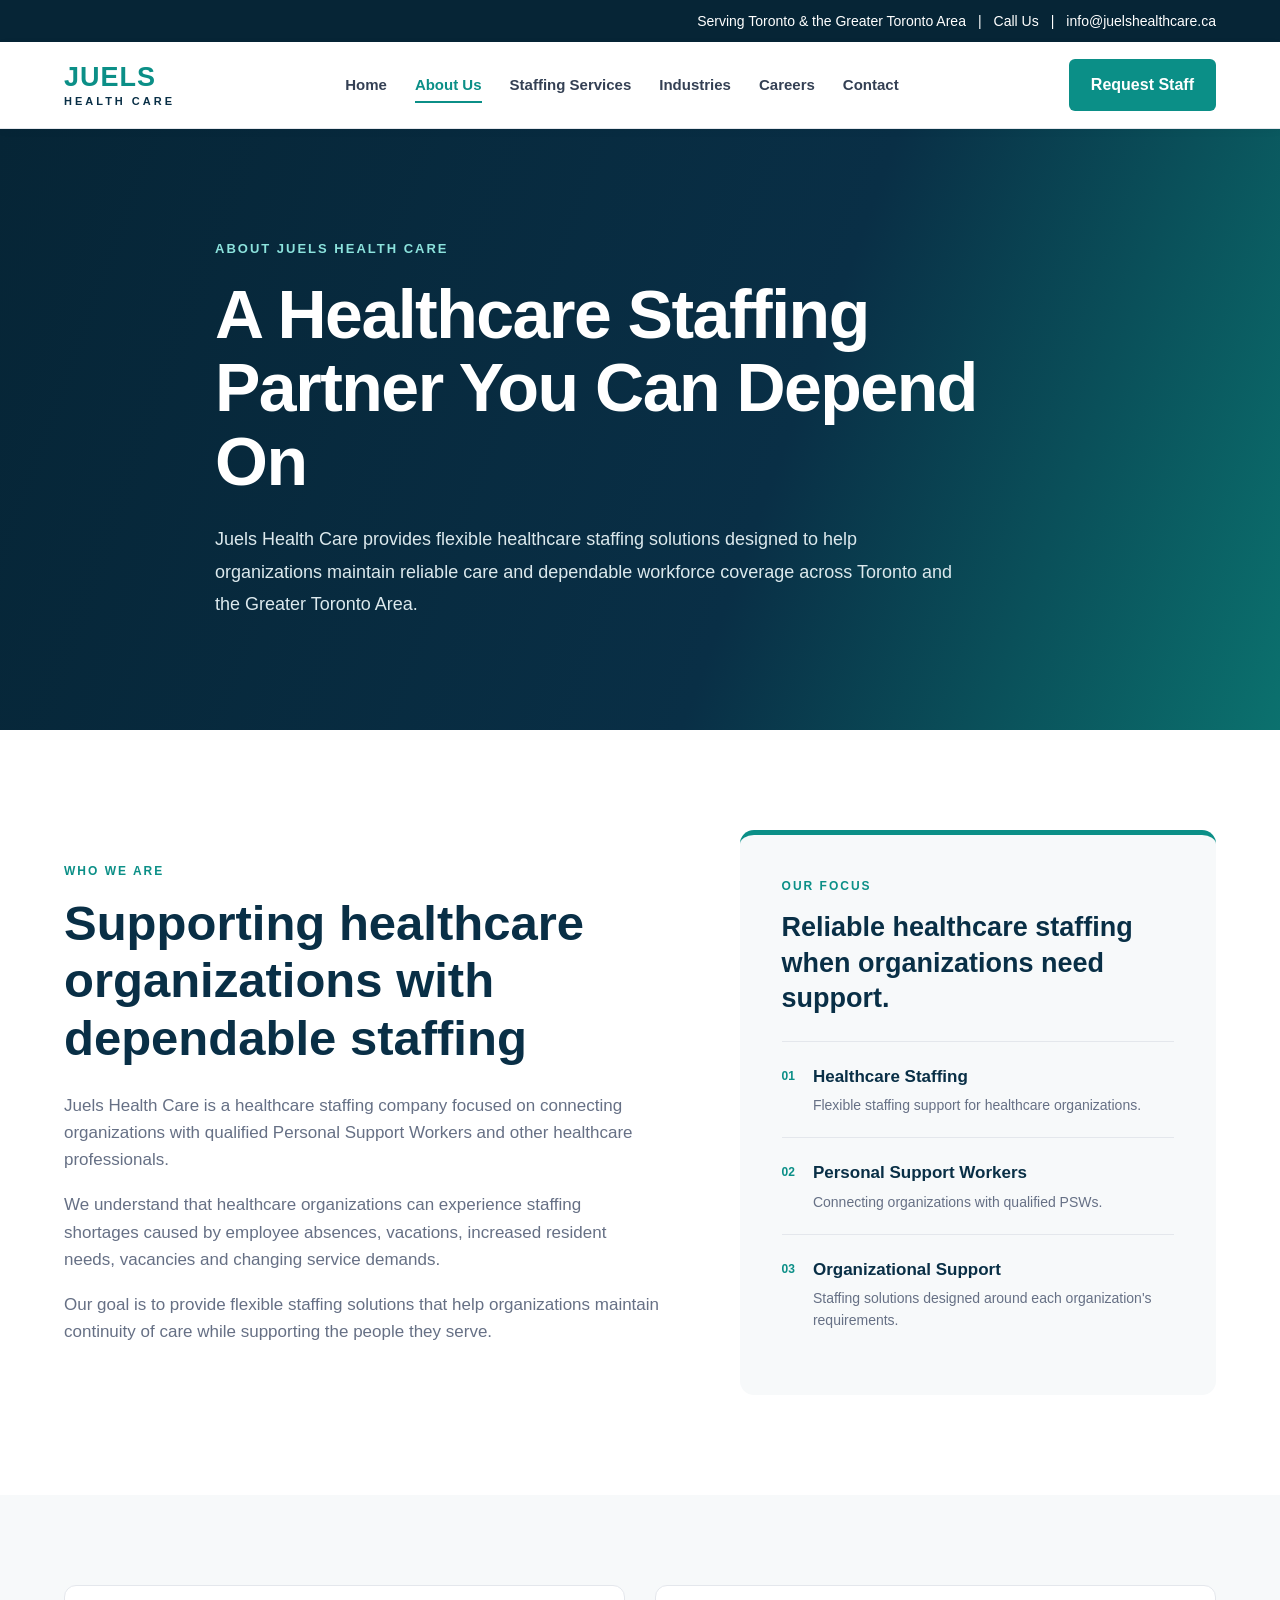
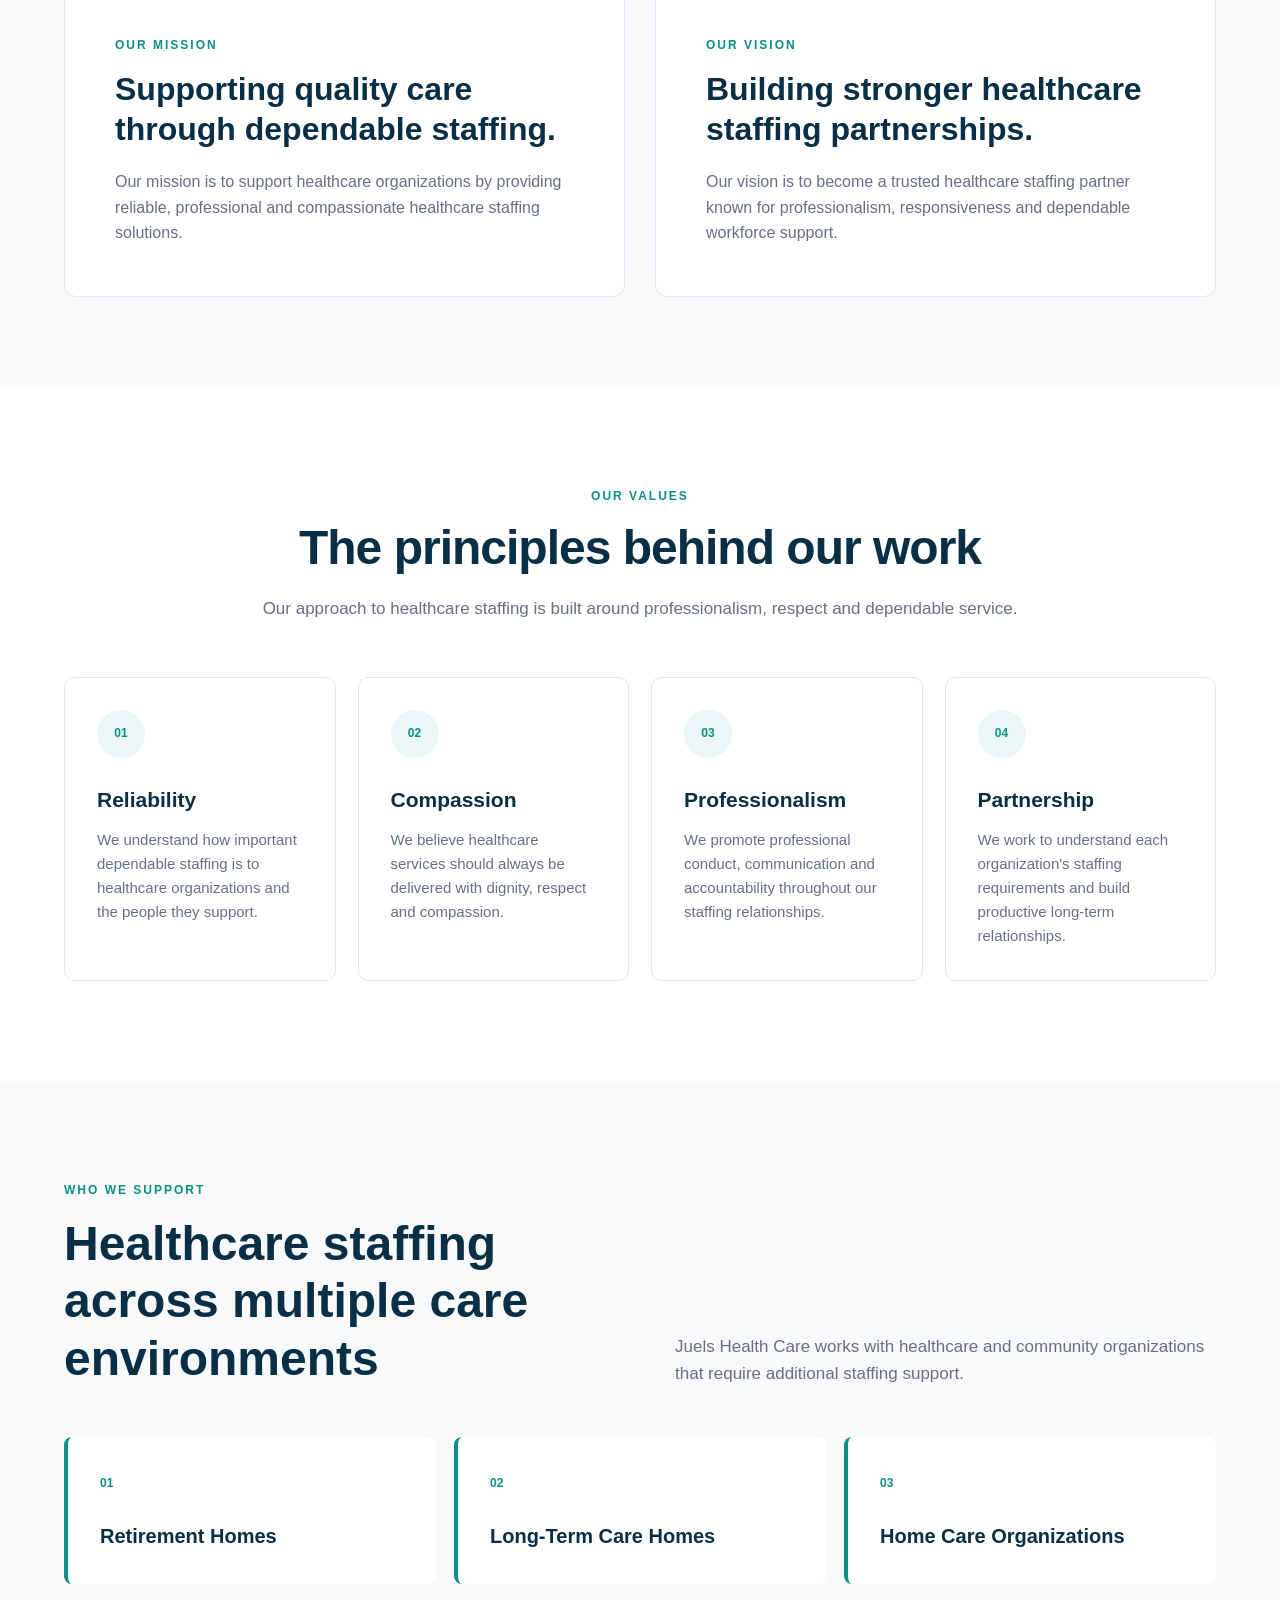
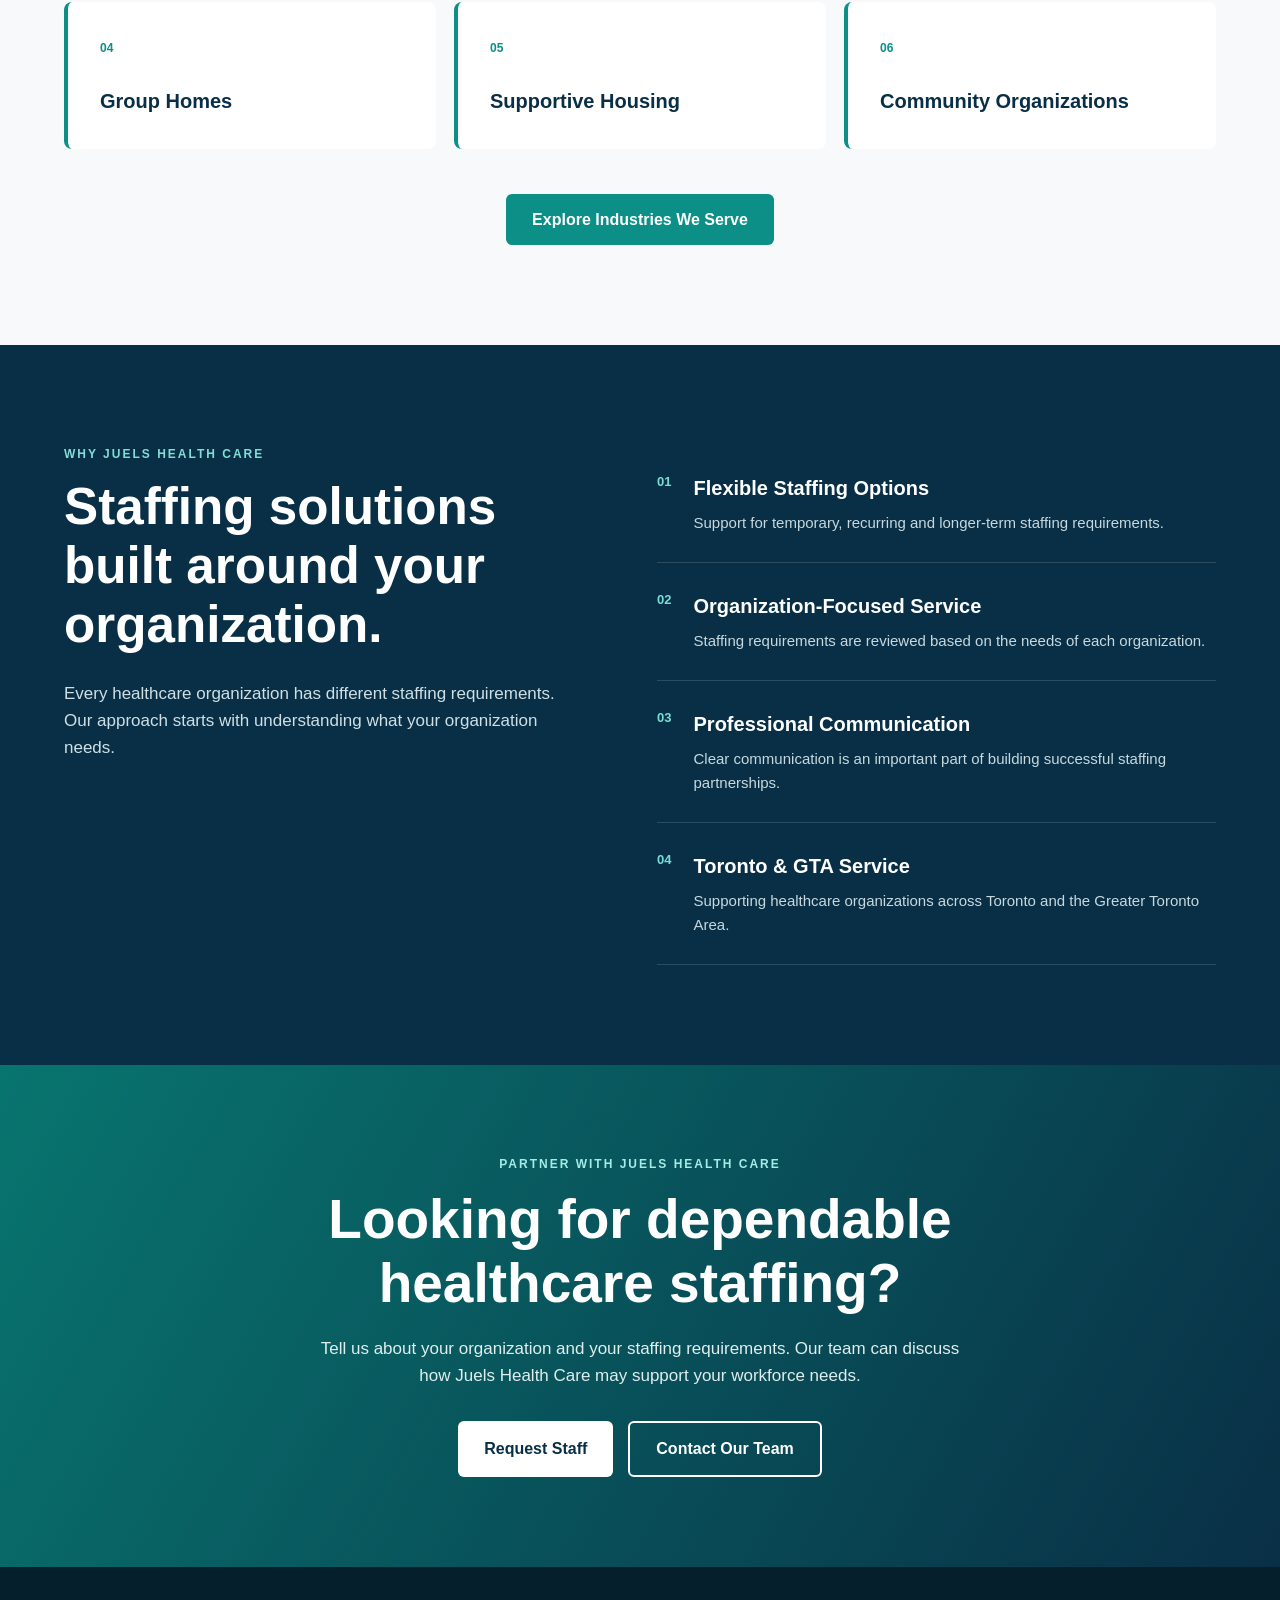
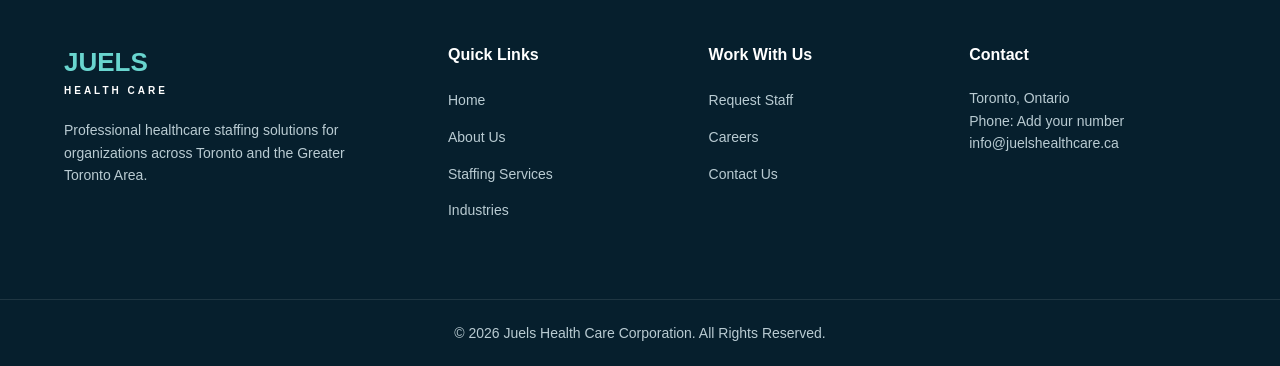
==== about.html @ 04c0bb13 "Upload Juels Health Care website files" ====
<!DOCTYPE html>
<html lang="en">

<head>

    <meta charset="UTF-8">

    <meta name="viewport"
          content="width=device-width, initial-scale=1.0">

    <!-- SEO TITLE -->
    <title>
        About Juels Health Care | PSW Staffing Agency Toronto
    </title>

    <!-- SEO DESCRIPTION -->
    <meta
        name="description"
        content="Learn about Juels Health Care, a healthcare staffing company providing Personal Support Workers and flexible staffing solutions to healthcare organizations across Toronto and the GTA."
    >

    <meta name="robots" content="index, follow">

    <!-- Change when domain is live -->
    <link
        rel="canonical"
        href="https://www.yourdomain.com/about.html"
    >

    <!-- CSS -->
    <link
        rel="stylesheet"
        href="css/style.css"
    >

</head>


<body>


<!-- =====================================================
     TOP BAR
===================================================== -->

<div class="top-bar">

    <div class="container top-bar-container">

        <div class="top-contact">

            <span>
                Serving Toronto & the Greater Toronto Area
            </span>

            <span>|</span>

            <a href="tel:+10000000000">
                Call Us
            </a>

            <span>|</span>

            <a href="mailto:info@juelshealthcare.ca">
                info@juelshealthcare.ca
            </a>

        </div>

    </div>

</div>



<!-- =====================================================
     NAVIGATION
===================================================== -->

<header class="main-header">

    <div class="container">

        <nav class="navbar">


            <!-- LOGO -->

            <a
                href="index.html"
                class="logo"
            >

                <div class="logo-text">

                    <span class="logo-main">
                        JUELS
                    </span>

                    <span class="logo-sub">
                        HEALTH CARE
                    </span>

                </div>

            </a>



            <!-- MOBILE MENU -->

            <button
                class="menu-toggle"
                id="menuToggle"
                aria-label="Open navigation menu"
            >
                ☰
            </button>



            <!-- NAVIGATION -->

            <ul
                class="nav-links"
                id="navLinks"
            >

                <li>
                    <a href="index.html">
                        Home
                    </a>
                </li>

                <li>
                    <a
                        href="about.html"
                        class="active"
                    >
                        About Us
                    </a>
                </li>

                <li>
                    <a href="services.html">
                        Staffing Services
                    </a>
                </li>

                <li>
                    <a href="industries.html">
                        Industries
                    </a>
                </li>

                <li>
                    <a href="careers.html">
                        Careers
                    </a>
                </li>

                <li>
                    <a href="contact.html">
                        Contact
                    </a>
                </li>

            </ul>



            <a
                href="request-staff.html"
                class="nav-cta"
            >
                Request Staff
            </a>

        </nav>

    </div>

</header>



<main>


<!-- =====================================================
     ABOUT HERO
===================================================== -->

<section class="page-hero">

    <div class="container page-hero-content">

        <p class="eyebrow">
            ABOUT JUELS HEALTH CARE
        </p>

        <h1>
            A Healthcare Staffing Partner
            You Can Depend On
        </h1>

        <p>

            Juels Health Care provides flexible healthcare
            staffing solutions designed to help organizations
            maintain reliable care and dependable workforce
            coverage across Toronto and the Greater Toronto Area.

        </p>

    </div>

</section>



<!-- =====================================================
     WHO WE ARE
===================================================== -->

<section class="about-main-section">

    <div class="container about-main-grid">


        <!-- LEFT -->

        <div class="about-content">

            <p class="section-label">
                WHO WE ARE
            </p>

            <h2>
                Supporting healthcare organizations
                with dependable staffing
            </h2>

            <p>

                Juels Health Care is a healthcare staffing
                company focused on connecting organizations
                with qualified Personal Support Workers and
                other healthcare professionals.

            </p>

            <p>

                We understand that healthcare organizations
                can experience staffing shortages caused by
                employee absences, vacations, increased
                resident needs, vacancies and changing
                service demands.

            </p>

            <p>

                Our goal is to provide flexible staffing
                solutions that help organizations maintain
                continuity of care while supporting the
                people they serve.

            </p>

        </div>



        <!-- RIGHT -->

        <div class="about-highlight-box">

            <p class="section-label">
                OUR FOCUS
            </p>

            <h3>
                Reliable healthcare staffing
                when organizations need support.
            </h3>

            <div class="about-highlight-item">

                <span>01</span>

                <div>

                    <h4>
                        Healthcare Staffing
                    </h4>

                    <p>
                        Flexible staffing support for
                        healthcare organizations.
                    </p>

                </div>

            </div>


            <div class="about-highlight-item">

                <span>02</span>

                <div>

                    <h4>
                        Personal Support Workers
                    </h4>

                    <p>
                        Connecting organizations with
                        qualified PSWs.
                    </p>

                </div>

            </div>


            <div class="about-highlight-item">

                <span>03</span>

                <div>

                    <h4>
                        Organizational Support
                    </h4>

                    <p>
                        Staffing solutions designed around
                        each organization's requirements.
                    </p>

                </div>

            </div>

        </div>


    </div>

</section>



<!-- =====================================================
     MISSION & VISION
===================================================== -->

<section class="mission-section">

    <div class="container mission-grid">


        <article class="mission-card">

            <p class="section-label">
                OUR MISSION
            </p>

            <h2>
                Supporting quality care through
                dependable staffing.
            </h2>

            <p>

                Our mission is to support healthcare
                organizations by providing reliable,
                professional and compassionate healthcare
                staffing solutions.

            </p>

        </article>



        <article class="mission-card">

            <p class="section-label">
                OUR VISION
            </p>

            <h2>
                Building stronger healthcare
                staffing partnerships.
            </h2>

            <p>

                Our vision is to become a trusted healthcare
                staffing partner known for professionalism,
                responsiveness and dependable workforce
                support.

            </p>

        </article>


    </div>

</section>



<!-- =====================================================
     VALUES
===================================================== -->

<section class="values-section">

    <div class="container">


        <div class="section-header-centered">

            <p class="section-label">
                OUR VALUES
            </p>

            <h2>
                The principles behind our work
            </h2>

            <p>

                Our approach to healthcare staffing is built
                around professionalism, respect and dependable
                service.

            </p>

        </div>



        <div class="values-grid">


            <article class="value-card">

                <div class="value-icon">
                    01
                </div>

                <h3>
                    Reliability
                </h3>

                <p>

                    We understand how important dependable
                    staffing is to healthcare organizations
                    and the people they support.

                </p>

            </article>



            <article class="value-card">

                <div class="value-icon">
                    02
                </div>

                <h3>
                    Compassion
                </h3>

                <p>

                    We believe healthcare services should
                    always be delivered with dignity,
                    respect and compassion.

                </p>

            </article>



            <article class="value-card">

                <div class="value-icon">
                    03
                </div>

                <h3>
                    Professionalism
                </h3>

                <p>

                    We promote professional conduct,
                    communication and accountability
                    throughout our staffing relationships.

                </p>

            </article>



            <article class="value-card">

                <div class="value-icon">
                    04
                </div>

                <h3>
                    Partnership
                </h3>

                <p>

                    We work to understand each organization's
                    staffing requirements and build productive
                    long-term relationships.

                </p>

            </article>


        </div>

    </div>

</section>



<!-- =====================================================
     WHO WE SUPPORT
===================================================== -->

<section class="about-industries-section">

    <div class="container">


        <div class="about-industries-heading">

            <div>

                <p class="section-label">
                    WHO WE SUPPORT
                </p>

                <h2>
                    Healthcare staffing across
                    multiple care environments
                </h2>

            </div>


            <div>

                <p>

                    Juels Health Care works with healthcare
                    and community organizations that require
                    additional staffing support.

                </p>

            </div>

        </div>



        <div class="about-industry-grid">


            <div class="about-industry-card">

                <span>
                    01
                </span>

                <h3>
                    Retirement Homes
                </h3>

            </div>


            <div class="about-industry-card">

                <span>
                    02
                </span>

                <h3>
                    Long-Term Care Homes
                </h3>

            </div>


            <div class="about-industry-card">

                <span>
                    03
                </span>

                <h3>
                    Home Care Organizations
                </h3>

            </div>


            <div class="about-industry-card">

                <span>
                    04
                </span>

                <h3>
                    Group Homes
                </h3>

            </div>


            <div class="about-industry-card">

                <span>
                    05
                </span>

                <h3>
                    Supportive Housing
                </h3>

            </div>


            <div class="about-industry-card">

                <span>
                    06
                </span>

                <h3>
                    Community Organizations
                </h3>

            </div>


        </div>


        <div class="center-button">

            <a
                href="industries.html"
                class="btn btn-primary"
            >
                Explore Industries We Serve
            </a>

        </div>


    </div>

</section>



<!-- =====================================================
     WHY CHOOSE US
===================================================== -->

<section class="why-us-section">

    <div class="container why-us-grid">


        <div class="why-us-title">

            <p class="section-label light-label">
                WHY JUELS HEALTH CARE
            </p>

            <h2>
                Staffing solutions built
                around your organization.
            </h2>

            <p>

                Every healthcare organization has different
                staffing requirements. Our approach starts
                with understanding what your organization
                needs.

            </p>

        </div>



        <div class="why-us-list">


            <div class="why-us-item">

                <div class="why-number">
                    01
                </div>

                <div>

                    <h3>
                        Flexible Staffing Options
                    </h3>

                    <p>

                        Support for temporary, recurring
                        and longer-term staffing requirements.

                    </p>

                </div>

            </div>



            <div class="why-us-item">

                <div class="why-number">
                    02
                </div>

                <div>

                    <h3>
                        Organization-Focused Service
                    </h3>

                    <p>

                        Staffing requirements are reviewed
                        based on the needs of each organization.

                    </p>

                </div>

            </div>



            <div class="why-us-item">

                <div class="why-number">
                    03
                </div>

                <div>

                    <h3>
                        Professional Communication
                    </h3>

                    <p>

                        Clear communication is an important
                        part of building successful staffing
                        partnerships.

                    </p>

                </div>

            </div>



            <div class="why-us-item">

                <div class="why-number">
                    04
                </div>

                <div>

                    <h3>
                        Toronto & GTA Service
                    </h3>

                    <p>

                        Supporting healthcare organizations
                        across Toronto and the Greater
                        Toronto Area.

                    </p>

                </div>

            </div>


        </div>


    </div>

</section>



<!-- =====================================================
     CTA
===================================================== -->

<section class="final-cta">

    <div class="container final-cta-content">

        <p class="cta-small">
            PARTNER WITH JUELS HEALTH CARE
        </p>

        <h2>
            Looking for dependable
            healthcare staffing?
        </h2>

        <p>

            Tell us about your organization and your
            staffing requirements. Our team can discuss
            how Juels Health Care may support your
            workforce needs.

        </p>

        <div class="cta-buttons">

            <a
                href="request-staff.html"
                class="btn btn-white"
            >
                Request Staff
            </a>

            <a
                href="contact.html"
                class="btn btn-transparent"
            >
                Contact Our Team
            </a>

        </div>

    </div>

</section>


</main>



<!-- =====================================================
     FOOTER
===================================================== -->

<footer class="footer">

    <div class="container footer-grid">


        <div class="footer-company">

            <div class="footer-logo">

                JUELS

                <span>
                    HEALTH CARE
                </span>

            </div>

            <p>

                Professional healthcare staffing solutions
                for organizations across Toronto and the
                Greater Toronto Area.

            </p>

        </div>



        <div>

            <h3>
                Quick Links
            </h3>

            <ul>

                <li>
                    <a href="index.html">
                        Home
                    </a>
                </li>

                <li>
                    <a href="about.html">
                        About Us
                    </a>
                </li>

                <li>
                    <a href="services.html">
                        Staffing Services
                    </a>
                </li>

                <li>
                    <a href="industries.html">
                        Industries
                    </a>
                </li>

            </ul>

        </div>



        <div>

            <h3>
                Work With Us
            </h3>

            <ul>

                <li>
                    <a href="request-staff.html">
                        Request Staff
                    </a>
                </li>

                <li>
                    <a href="careers.html">
                        Careers
                    </a>
                </li>

                <li>
                    <a href="contact.html">
                        Contact Us
                    </a>
                </li>

            </ul>

        </div>



        <div>

            <h3>
                Contact
            </h3>

            <p>
                Toronto, Ontario
            </p>

            <p>
                <a href="tel:+10000000000">
                    Phone: Add your number
                </a>
            </p>

            <p>
                <a href="mailto:info@juelshealthcare.ca">
                    info@juelshealthcare.ca
                </a>
            </p>

        </div>


    </div>



    <div class="footer-bottom">

        <div class="container">

            <p>
                © 2026 Juels Health Care Corporation.
                All Rights Reserved.
            </p>

        </div>

    </div>

</footer>


<script src="js/script.js"></script>


</body>

</html>
---- css/style.css ----
/* =========================================================
   JUELS HEALTH CARE
   MAIN WEBSITE STYLES
========================================================= */


/* =========================================================
   1. RESET
========================================================= */

* {
    margin: 0;
    padding: 0;
    box-sizing: border-box;
}

html {
    scroll-behavior: smooth;
}

body {
    font-family: Arial, Helvetica, sans-serif;
    color: #1d2939;
    background-color: #ffffff;
    line-height: 1.6;
}

img {
    max-width: 100%;
    display: block;
}

a {
    text-decoration: none;
    color: inherit;
}

ul {
    list-style: none;
}

button {
    font-family: inherit;
}


/* =========================================================
   2. WEBSITE CONTAINER
========================================================= */

.container {
    width: 90%;
    max-width: 1200px;
    margin: 0 auto;
}


/* =========================================================
   3. COLOURS
========================================================= */

:root {
    --navy: #092f46;
    --dark-navy: #062536;
    --teal: #0b8f87;
    --teal-dark: #08756f;
    --light-teal: #eaf7f6;
    --light-blue: #eef6f8;
    --white: #ffffff;
    --gray: #667085;
    --light-gray: #f7f9fa;
    --border: #e4e7ec;
}


/* =========================================================
   4. TOP BAR
========================================================= */

.top-bar {
    background-color: var(--dark-navy);
    color: white;
    font-size: 14px;
}

.top-bar-container {
    min-height: 42px;
    display: flex;
    align-items: center;
    justify-content: flex-end;
}

.top-contact {
    display: flex;
    gap: 12px;
    align-items: center;
}

.top-contact a {
    color: white;
    transition: 0.3s ease;
}

.top-contact a:hover {
    color: #70d9d2;
}


/* =========================================================
   5. HEADER
========================================================= */

.main-header {
    background-color: white;
    border-bottom: 1px solid var(--border);
    position: sticky;
    top: 0;
    z-index: 1000;
    box-shadow: 0 2px 10px rgba(0, 0, 0, 0.03);
}

.navbar {
    min-height: 86px;
    display: flex;
    align-items: center;
    justify-content: space-between;
    gap: 25px;
}


/* =========================================================
   6. LOGO
========================================================= */

.logo {
    display: flex;
    align-items: center;
}

.logo-text {
    display: flex;
    flex-direction: column;
    line-height: 1;
}

.logo-main {
    font-size: 27px;
    font-weight: 800;
    letter-spacing: 1px;
    color: var(--teal);
}

.logo-sub {
    margin-top: 5px;
    font-size: 11px;
    font-weight: bold;
    letter-spacing: 3px;
    color: var(--navy);
}


/* =========================================================
   7. NAVIGATION
========================================================= */

.nav-links {
    display: flex;
    align-items: center;
    gap: 28px;
}

.nav-links a {
    color: #344054;
    font-size: 15px;
    font-weight: 600;
    position: relative;
    transition: 0.3s ease;
}

.nav-links a:hover {
    color: var(--teal);
}

.nav-links a.active {
    color: var(--teal);
}

.nav-links a.active::after {
    content: "";
    position: absolute;
    left: 0;
    bottom: -10px;
    width: 100%;
    height: 2px;
    background-color: var(--teal);
}

.nav-cta {
    background-color: var(--teal);
    color: white;
    padding: 13px 22px;
    border-radius: 6px;
    font-weight: 700;
    white-space: nowrap;
    transition: 0.3s ease;
}

.nav-cta:hover {
    background-color: var(--teal-dark);
    transform: translateY(-1px);
}

.menu-toggle {
    display: none;
    border: none;
    background: transparent;
    color: var(--navy);
    font-size: 29px;
    cursor: pointer;
}


/* =========================================================
   8. HERO SECTION
========================================================= */

.hero {
    background:
        linear-gradient(
            105deg,
            rgba(6, 37, 54, 0.98) 0%,
            rgba(9, 47, 70, 0.95) 50%,
            rgba(11, 143, 135, 0.82) 100%
        );

    min-height: 650px;
    display: flex;
    align-items: center;
    position: relative;
    overflow: hidden;
}

.hero::before {
    content: "";
    position: absolute;
    width: 420px;
    height: 420px;
    border-radius: 50%;
    background: rgba(255, 255, 255, 0.04);
    top: -160px;
    right: 5%;
}

.hero::after {
    content: "";
    position: absolute;
    width: 300px;
    height: 300px;
    border-radius: 50%;
    background: rgba(255, 255, 255, 0.04);
    bottom: -170px;
    left: 30%;
}

.hero-container {
    display: grid;
    grid-template-columns: 1.15fr 0.85fr;
    gap: 70px;
    align-items: center;
    padding-top: 85px;
    padding-bottom: 85px;
    position: relative;
    z-index: 2;
}

.hero-content {
    color: white;
}

.eyebrow {
    color: #8ce3dd;
    font-weight: 800;
    letter-spacing: 2px;
    font-size: 13px;
    margin-bottom: 18px;
}

.hero h1 {
    font-size: clamp(42px, 5vw, 66px);
    line-height: 1.08;
    max-width: 720px;
    margin-bottom: 25px;
    letter-spacing: -1.5px;
}

.hero-description {
    max-width: 650px;
    color: #e4eef2;
    font-size: 18px;
    line-height: 1.8;
}

.hero-buttons {
    display: flex;
    gap: 15px;
    margin-top: 35px;
    flex-wrap: wrap;
}


/* =========================================================
   9. BUTTONS
========================================================= */

.btn {
    display: inline-flex;
    align-items: center;
    justify-content: center;
    min-height: 50px;
    padding: 13px 26px;
    border-radius: 6px;
    font-weight: 700;
    transition: 0.3s ease;
}

.btn-primary {
    background-color: var(--teal);
    color: white;
}

.btn-primary:hover {
    background-color: #09766f;
    transform: translateY(-2px);
    box-shadow: 0 8px 20px rgba(0, 0, 0, 0.14);
}

.btn-outline {
    border: 2px solid rgba(255, 255, 255, 0.75);
    color: white;
}

.btn-outline:hover {
    background-color: white;
    color: var(--navy);
}

.btn-white {
    background-color: white;
    color: var(--navy);
}

.btn-white:hover {
    background-color: #f0f7f8;
    transform: translateY(-2px);
}

.btn-transparent {
    border: 2px solid white;
    color: white;
}

.btn-transparent:hover {
    background-color: white;
    color: var(--navy);
}


/* =========================================================
   10. HERO SMALL FEATURES
========================================================= */

.hero-small-text {
    margin-top: 34px;
    display: flex;
    gap: 25px;
    flex-wrap: wrap;
    color: #d9ecec;
    font-size: 14px;
    font-weight: 600;
}


/* =========================================================
   11. HERO STAFFING CARD
========================================================= */

.hero-card {
    background-color: white;
    padding: 36px;
    border-radius: 16px;
    box-shadow: 0 25px 55px rgba(0, 0, 0, 0.22);
}

.card-label {
    color: var(--teal);
    font-size: 12px;
    letter-spacing: 2px;
    font-weight: 800;
    margin-bottom: 10px;
}

.hero-card h2 {
    color: var(--navy);
    font-size: 29px;
    line-height: 1.25;
    margin-bottom: 28px;
}

.staff-type {
    display: flex;
    gap: 17px;
    align-items: flex-start;
    padding: 19px 0;
    border-bottom: 1px solid var(--border);
}

.staff-icon {
    min-width: 52px;
    height: 52px;
    border-radius: 8px;
    background-color: var(--light-teal);
    color: var(--teal);
    display: flex;
    align-items: center;
    justify-content: center;
    font-size: 13px;
    font-weight: 800;
}

.staff-type h3 {
    color: var(--navy);
    font-size: 17px;
    margin-bottom: 4px;
}

.staff-type p {
    color: var(--gray);
    font-size: 14px;
}

.card-button {
    display: inline-block;
    margin-top: 23px;
    color: var(--teal);
    font-weight: 700;
    transition: 0.3s ease;
}

.card-button:hover {
    color: var(--navy);
}


/* =========================================================
   12. TRUST SECTION
========================================================= */

.trust-section {
    background-color: white;
    border-bottom: 1px solid var(--border);
}

.trust-grid {
    display: grid;
    grid-template-columns: repeat(4, 1fr);
}

.trust-item {
    display: flex;
    gap: 14px;
    align-items: center;
    padding: 34px 20px;
    border-right: 1px solid var(--border);
}

.trust-item:last-child {
    border-right: none;
}

.trust-icon {
    width: 42px;
    height: 42px;
    background-color: var(--light-teal);
    color: var(--teal);
    border-radius: 50%;
    display: flex;
    align-items: center;
    justify-content: center;
    font-size: 19px;
    font-weight: bold;
}

.trust-item h3 {
    color: var(--navy);
    font-size: 16px;
}

.trust-item p {
    color: var(--gray);
    font-size: 13px;
}


/* =========================================================
   13. COMMON SECTION STYLES
========================================================= */

.intro-section,
.services-section,
.industries-section,
.career-section,
.process-section,
.location-section {
    padding: 100px 0;
}

.section-label {
    color: var(--teal);
    font-size: 12px;
    font-weight: 800;
    letter-spacing: 2px;
    margin-bottom: 14px;
}

.section-heading h2,
.section-header-centered h2,
.intro-section h2,
.industries-section h2,
.location-section h2 {
    color: var(--navy);
    font-size: clamp(34px, 4vw, 48px);
    line-height: 1.18;
    letter-spacing: -1px;
}

.section-heading p:not(.section-label) {
    margin-top: 18px;
    max-width: 650px;
    color: var(--gray);
}

.section-header-centered {
    text-align: center;
    max-width: 780px;
    margin: 0 auto 55px;
}

.section-header-centered p:not(.section-label) {
    color: var(--gray);
    margin-top: 18px;
    font-size: 17px;
}


/* =========================================================
   14. INTRO SECTION
========================================================= */

.intro-section {
    background-color: white;
}

.intro-grid {
    display: grid;
    grid-template-columns: 1fr 1fr;
    gap: 90px;
    align-items: start;
}

.intro-content p {
    color: var(--gray);
    margin-bottom: 18px;
    font-size: 17px;
}

.text-link {
    display: inline-block;
    margin-top: 10px;
    color: var(--teal);
    font-weight: 700;
}

.text-link:hover {
    color: var(--navy);
}


/* =========================================================
   15. SERVICES SECTION
========================================================= */

.services-section {
    background-color: var(--light-gray);
}

.services-grid {
    display: grid;
    grid-template-columns: repeat(3, 1fr);
    gap: 25px;
}

.service-card {
    background: white;
    padding: 38px 32px;
    border: 1px solid var(--border);
    border-radius: 12px;
    position: relative;
    transition: 0.35s ease;
}

.service-card:hover {
    transform: translateY(-7px);
    box-shadow: 0 18px 40px rgba(9, 47, 70, 0.10);
    border-color: transparent;
}

.service-number {
    color: var(--teal);
    font-weight: 800;
    font-size: 13px;
    margin-bottom: 35px;
}

.service-card h3 {
    color: var(--navy);
    font-size: 23px;
    margin-bottom: 16px;
}

.service-card > p {
    color: var(--gray);
    margin-bottom: 22px;
}

.service-card ul {
    margin-bottom: 25px;
}

.service-card li {
    color: #475467;
    padding: 7px 0;
}

.service-card li::before {
    content: "✓";
    color: var(--teal);
    font-weight: bold;
    margin-right: 9px;
}

.service-card a {
    color: var(--teal);
    font-weight: 700;
}

.service-card a:hover {
    color: var(--navy);
}

.center-button {
    margin-top: 45px;
    text-align: center;
}


/* =========================================================
   16. INDUSTRIES
========================================================= */

.industries-section {
    background-color: white;
}

.industries-grid {
    margin-top: 50px;
    display: grid;
    grid-template-columns: repeat(3, 1fr);
    gap: 20px;
}

.industry-card {
    min-height: 160px;
    padding: 30px;
    background-color: var(--light-blue);
    border-radius: 10px;
    border: 1px solid transparent;
    display: flex;
    flex-direction: column;
    justify-content: space-between;
    transition: 0.3s ease;
}

.industry-card:hover {
    background-color: white;
    border-color: #cfe8e7;
    box-shadow: 0 14px 30px rgba(9, 47, 70, 0.09);
    transform: translateY(-4px);
}

.industry-icon {
    font-size: 30px;
    margin-bottom: 30px;
}

.industry-card h3 {
    color: var(--navy);
    font-size: 19px;
}


/* =========================================================
   17. EMPLOYER SECTION
========================================================= */

.employer-section {
    background-color: var(--navy);
    padding: 100px 0;
}

.employer-grid {
    display: grid;
    grid-template-columns: 1fr 0.85fr;
    gap: 80px;
    align-items: center;
}

.employer-content {
    color: white;
}

.light-label {
    color: #82ddd7;
}

.employer-content h2 {
    font-size: clamp(38px, 4vw, 53px);
    line-height: 1.15;
    margin-bottom: 24px;
}

.employer-content > p {
    color: #dce8ec;
    font-size: 17px;
    max-width: 620px;
}

.employer-features {
    display: grid;
    grid-template-columns: 1fr 1fr;
    gap: 15px 30px;
    margin: 30px 0;
    color: #e6f0f2;
    font-weight: 600;
}

.employer-box {
    background: white;
    border-radius: 14px;
    padding: 40px;
}

.small-heading {
    color: var(--teal);
    letter-spacing: 2px;
    font-size: 12px;
    font-weight: bold;
    margin-bottom: 10px;
}

.employer-box h3 {
    color: var(--navy);
    font-size: 28px;
    margin-bottom: 14px;
}

.employer-box > p {
    color: var(--gray);
    margin-bottom: 25px;
}

.request-step {
    display: flex;
    gap: 16px;
    align-items: center;
    padding: 17px 0;
    border-top: 1px solid var(--border);
}

.request-step span {
    width: 38px;
    height: 38px;
    border-radius: 50%;
    background: var(--light-teal);
    color: var(--teal);
    display: flex;
    justify-content: center;
    align-items: center;
    font-size: 12px;
    font-weight: bold;
}

.request-step p {
    color: #344054;
    font-weight: 600;
}

.employer-link {
    display: inline-block;
    color: var(--teal);
    margin-top: 23px;
    font-weight: 700;
}


/* =========================================================
   18. CAREER SECTION
========================================================= */

.career-section {
    background-color: white;
}

.career-grid {
    display: grid;
    grid-template-columns: 1fr 1fr;
    gap: 80px;
    align-items: center;
}

.career-image {
    min-height: 500px;
}

.image-placeholder {
    width: 100%;
    height: 500px;
    background:
        linear-gradient(
            135deg,
            var(--light-teal),
            #ccecea
        );
    border-radius: 14px;
    display: flex;
    align-items: center;
    justify-content: center;
    color: var(--teal);
    font-weight: 700;
}

.career-content h2 {
    color: var(--navy);
    font-size: clamp(35px, 4vw, 48px);
    line-height: 1.15;
    margin-bottom: 22px;
}

.career-content > p {
    color: var(--gray);
    font-size: 17px;
    margin-bottom: 25px;
}

.career-list {
    margin-bottom: 25px;
}

.career-list li {
    padding: 9px 0;
    color: #475467;
    font-weight: 600;
}

.career-list li::before {
    content: "✓";
    color: var(--teal);
    margin-right: 10px;
}


/* =========================================================
   19. PROCESS
========================================================= */

.process-section {
    background-color: var(--light-gray);
}

.process-grid {
    display: grid;
    grid-template-columns: repeat(4, 1fr);
    gap: 22px;
}

.process-card {
    background: white;
    border-radius: 10px;
    padding: 32px 27px;
    border-top: 4px solid var(--teal);
}

.process-number {
    color: #98a2b3;
    font-size: 13px;
    font-weight: bold;
}

.process-card h3 {
    color: var(--navy);
    font-size: 21px;
    margin: 23px 0 10px;
}

.process-card p {
    color: var(--gray);
}


/* =========================================================
   20. LOCATION / SEO SECTION
========================================================= */

.location-section {
    background: white;
}

.location-grid {
    display: grid;
    grid-template-columns: 1fr 1fr;
    gap: 80px;
}

.location-grid p {
    color: var(--gray);
    font-size: 17px;
    margin-bottom: 18px;
}


/* =========================================================
   21. FINAL CTA
========================================================= */

.final-cta {
    padding: 90px 0;
    background:
        linear-gradient(
            120deg,
            var(--teal-dark),
            var(--navy)
        );
    color: white;
    text-align: center;
}

.final-cta-content {
    max-width: 820px;
}

.cta-small {
    font-size: 12px;
    letter-spacing: 2px;
    font-weight: bold;
    color: #a5ebe6;
    margin-bottom: 14px;
}

.final-cta h2 {
    font-size: clamp(38px, 5vw, 55px);
    line-height: 1.15;
    margin-bottom: 20px;
}

.final-cta-content > p:not(.cta-small) {
    font-size: 17px;
    color: #e0eeee;
    max-width: 650px;
    margin: 0 auto;
}

.cta-buttons {
    margin-top: 32px;
    display: flex;
    justify-content: center;
    gap: 15px;
    flex-wrap: wrap;
}


/* =========================================================
   22. FOOTER
========================================================= */

.footer {
    background-color: #061f2d;
    color: white;
}

.footer-grid {
    display: grid;
    grid-template-columns: 1.6fr 1fr 1fr 1.2fr;
    gap: 55px;
    padding-top: 75px;
    padding-bottom: 65px;
}

.footer-logo {
    color: #69d5cf;
    font-size: 26px;
    font-weight: 800;
    margin-bottom: 20px;
}

.footer-logo span {
    display: block;
    color: white;
    font-size: 10px;
    letter-spacing: 3px;
}

.footer-company p {
    max-width: 320px;
    color: #b9cbd2;
}

.footer h3 {
    font-size: 16px;
    margin-bottom: 20px;
}

.footer li {
    margin-bottom: 11px;
}

.footer a,
.footer p {
    color: #b9cbd2;
    font-size: 14px;
}

.footer a:hover {
    color: white;
}

.footer-bottom {
    border-top: 1px solid rgba(255,255,255,0.10);
    text-align: center;
    padding: 22px 0;
}


/* =========================================================
   23. RESPONSIVE - TABLET
========================================================= */

@media (max-width: 1050px) {

    .nav-links {
        gap: 17px;
    }

    .nav-links a {
        font-size: 14px;
    }

    .hero-container {
        gap: 40px;
    }

    .trust-grid {
        grid-template-columns: repeat(2, 1fr);
    }

    .trust-item:nth-child(2) {
        border-right: none;
    }

    .trust-item:nth-child(1),
    .trust-item:nth-child(2) {
        border-bottom: 1px solid var(--border);
    }

    .services-grid {
        grid-template-columns: repeat(2, 1fr);
    }

    .service-card:last-child {
        grid-column: span 2;
    }

    .industries-grid {
        grid-template-columns: repeat(2, 1fr);
    }

    .process-grid {
        grid-template-columns: repeat(2, 1fr);
    }

}


/* =========================================================
   24. RESPONSIVE - MOBILE
========================================================= */

@media (max-width: 850px) {

    .top-bar {
        display: none;
    }

    .navbar {
        min-height: 75px;
        position: relative;
    }

    .menu-toggle {
        display: block;
        margin-left: auto;
    }

    .nav-cta {
        display: none;
    }

    .nav-links {
        display: none;
        position: absolute;
        top: 75px;
        left: 0;
        width: 100%;
        background: white;
        flex-direction: column;
        align-items: flex-start;
        gap: 0;
        padding: 15px 5%;
        box-shadow: 0 12px 20px rgba(0,0,0,0.08);
    }

    .nav-links.show {
        display: flex;
    }

    .nav-links li {
        width: 100%;
    }

    .nav-links a {
        display: block;
        width: 100%;
        padding: 14px 0;
        border-bottom: 1px solid var(--border);
    }

    .nav-links a.active::after {
        display: none;
    }

    .hero {
        min-height: auto;
    }

    .hero-container {
        grid-template-columns: 1fr;
        padding-top: 70px;
        padding-bottom: 70px;
    }

    .hero h1 {
        font-size: 45px;
    }

    .hero-card {
        max-width: 620px;
    }

    .intro-grid,
    .employer-grid,
    .career-grid,
    .location-grid {
        grid-template-columns: 1fr;
        gap: 50px;
    }

    .intro-section,
    .services-section,
    .industries-section,
    .career-section,
    .process-section,
    .location-section {
        padding: 75px 0;
    }

    .footer-grid {
        grid-template-columns: repeat(2, 1fr);
    }

}


/* =========================================================
   25. RESPONSIVE - SMALL MOBILE
========================================================= */

@media (max-width: 600px) {

    .container {
        width: 92%;
    }

    .hero h1 {
        font-size: 38px;
    }

    .hero-description {
        font-size: 16px;
    }

    .hero-buttons {
        flex-direction: column;
        align-items: stretch;
    }

    .hero-buttons .btn {
        width: 100%;
    }

    .hero-small-text {
        flex-direction: column;
        gap: 9px;
    }

    .hero-card {
        padding: 27px 22px;
    }

    .trust-grid {
        grid-template-columns: 1fr;
    }

    .trust-item {
        border-right: none;
        border-bottom: 1px solid var(--border);
    }

    .services-grid,
    .industries-grid,
    .process-grid {
        grid-template-columns: 1fr;
    }

    .service-card:last-child {
        grid-column: auto;
    }

    .employer-features {
        grid-template-columns: 1fr;
    }

    .employer-box {
        padding: 29px 22px;
    }

    .career-image,
    .image-placeholder {
        min-height: 340px;
        height: 340px;
    }

    .footer-grid {
        grid-template-columns: 1fr;
        gap: 38px;
    }

    .final-cta h2 {
        font-size: 38px;
    }

    .cta-buttons {
        flex-direction: column;
    }

    .cta-buttons .btn {
        width: 100%;
    }

}
/* =========================================================
   ABOUT PAGE
========================================================= */


/* =========================================================
   ABOUT HERO
========================================================= */

.page-hero {
    background:
        linear-gradient(
            110deg,
            #062536 0%,
            #092f46 60%,
            #0b716e 100%
        );

    padding: 110px 0;
    color: white;
}

.page-hero-content {
    max-width: 850px;
}

.page-hero h1 {
    font-size: clamp(44px, 6vw, 68px);
    line-height: 1.08;
    letter-spacing: -1.5px;
    margin-bottom: 25px;
}

.page-hero p:not(.eyebrow) {
    font-size: 18px;
    line-height: 1.8;
    color: #dce9ed;
    max-width: 750px;
}


/* =========================================================
   MAIN ABOUT SECTION
========================================================= */

.about-main-section {
    padding: 100px 0;
    background: white;
}

.about-main-grid {
    display: grid;
    grid-template-columns: 1fr 0.8fr;
    gap: 80px;
    align-items: center;
}

.about-content h2 {
    color: var(--navy);
    font-size: clamp(35px, 4vw, 49px);
    line-height: 1.17;
    margin-bottom: 25px;
}

.about-content > p:not(.section-label) {
    color: var(--gray);
    font-size: 17px;
    margin-bottom: 18px;
}


/* =========================================================
   ABOUT HIGHLIGHT BOX
========================================================= */

.about-highlight-box {
    background: var(--light-gray);
    padding: 42px;
    border-radius: 14px;
    border-top: 5px solid var(--teal);
}

.about-highlight-box > h3 {
    color: var(--navy);
    font-size: 27px;
    line-height: 1.3;
    margin-bottom: 25px;
}

.about-highlight-item {
    display: flex;
    gap: 18px;
    padding: 21px 0;
    border-top: 1px solid var(--border);
}

.about-highlight-item > span {
    color: var(--teal);
    font-size: 12px;
    font-weight: 800;
    padding-top: 4px;
}

.about-highlight-item h4 {
    color: var(--navy);
    font-size: 17px;
    margin-bottom: 4px;
}

.about-highlight-item p {
    color: var(--gray);
    font-size: 14px;
}


/* =========================================================
   MISSION & VISION
========================================================= */

.mission-section {
    background: var(--light-gray);
    padding: 90px 0;
}

.mission-grid {
    display: grid;
    grid-template-columns: repeat(2, 1fr);
    gap: 30px;
}

.mission-card {
    background: white;
    padding: 50px;
    border-radius: 12px;
    border: 1px solid var(--border);
}

.mission-card h2 {
    color: var(--navy);
    font-size: 32px;
    line-height: 1.25;
    margin-bottom: 20px;
}

.mission-card > p:not(.section-label) {
    color: var(--gray);
    font-size: 16px;
}


/* =========================================================
   VALUES
========================================================= */

.values-section {
    padding: 100px 0;
    background: white;
}

.values-grid {
    display: grid;
    grid-template-columns: repeat(4, 1fr);
    gap: 22px;
}

.value-card {
    border: 1px solid var(--border);
    padding: 32px;
    border-radius: 10px;
    transition: 0.3s ease;
}

.value-card:hover {
    transform: translateY(-6px);
    box-shadow: 0 16px 35px rgba(9, 47, 70, 0.09);
    border-color: transparent;
}

.value-icon {
    width: 48px;
    height: 48px;
    border-radius: 50%;
    background: var(--light-teal);
    color: var(--teal);
    display: flex;
    justify-content: center;
    align-items: center;
    font-size: 12px;
    font-weight: 800;
    margin-bottom: 25px;
}

.value-card h3 {
    color: var(--navy);
    font-size: 21px;
    margin-bottom: 12px;
}

.value-card p {
    color: var(--gray);
    font-size: 15px;
}


/* =========================================================
   ABOUT INDUSTRIES
========================================================= */

.about-industries-section {
    background: var(--light-gray);
    padding: 100px 0;
}

.about-industries-heading {
    display: grid;
    grid-template-columns: 1fr 1fr;
    gap: 70px;
    align-items: end;
    margin-bottom: 50px;
}

.about-industries-heading h2 {
    color: var(--navy);
    font-size: clamp(35px, 4vw, 48px);
    line-height: 1.2;
}

.about-industries-heading > div:last-child p {
    color: var(--gray);
    font-size: 17px;
}

.about-industry-grid {
    display: grid;
    grid-template-columns: repeat(3, 1fr);
    gap: 18px;
}

.about-industry-card {
    background: white;
    padding: 32px;
    min-height: 145px;
    border-radius: 8px;
    border-left: 4px solid var(--teal);
    transition: 0.3s ease;
}

.about-industry-card:hover {
    transform: translateY(-4px);
    box-shadow: 0 13px 30px rgba(0,0,0,0.07);
}

.about-industry-card span {
    color: var(--teal);
    font-weight: bold;
    font-size: 12px;
}

.about-industry-card h3 {
    color: var(--navy);
    margin-top: 25px;
    font-size: 20px;
}


/* =========================================================
   WHY CHOOSE US
========================================================= */

.why-us-section {
    background: var(--navy);
    padding: 100px 0;
    color: white;
}

.why-us-grid {
    display: grid;
    grid-template-columns: 0.9fr 1fr;
    gap: 90px;
}

.why-us-title h2 {
    font-size: clamp(37px, 4vw, 52px);
    line-height: 1.15;
    margin-bottom: 25px;
}

.why-us-title > p:not(.section-label) {
    color: #cfe0e5;
    font-size: 17px;
}

.why-us-item {
    display: flex;
    gap: 22px;
    padding: 27px 0;
    border-bottom: 1px solid rgba(255,255,255,0.14);
}

.why-number {
    color: #79dcd6;
    font-size: 13px;
    font-weight: bold;
}

.why-us-item h3 {
    font-size: 20px;
    margin-bottom: 7px;
}

.why-us-item p {
    color: #c7d9de;
    font-size: 15px;
}


/* =========================================================
   ABOUT RESPONSIVE
========================================================= */

@media (max-width: 900px) {

    .about-main-grid,
    .about-industries-heading,
    .why-us-grid {
        grid-template-columns: 1fr;
        gap: 50px;
    }

    .values-grid {
        grid-template-columns: repeat(2, 1fr);
    }

    .about-industry-grid {
        grid-template-columns: repeat(2, 1fr);
    }

}


@media (max-width: 600px) {

    .page-hero {
        padding: 75px 0;
    }

    .page-hero h1 {
        font-size: 39px;
    }

    .about-main-section,
    .values-section,
    .about-industries-section,
    .why-us-section {
        padding: 70px 0;
    }

    .mission-grid,
    .values-grid,
    .about-industry-grid {
        grid-template-columns: 1fr;
    }

    .mission-card {
        padding: 35px 25px;
    }

    .about-highlight-box {
        padding: 30px 23px;
    }

}
/* =========================================================
   INDUSTRIES PAGE
========================================================= */


/* =========================================================
   INDUSTRIES HERO
========================================================= */

.industries-hero {
    background:
        linear-gradient(
            110deg,
            #062536 0%,
            #092f46 55%,
            #08756f 100%
        );

    padding: 115px 0;
    color: white;
}

.industries-hero-content {
    max-width: 900px;
}

.industries-hero h1 {
    font-size: clamp(44px, 6vw, 68px);
    line-height: 1.08;
    letter-spacing: -1.5px;
    margin-bottom: 25px;
}

.industries-hero-content > p:not(.eyebrow) {
    max-width: 720px;
    color: #dce9ed;
    font-size: 18px;
    line-height: 1.8;
}

.industries-hero-buttons {
    margin-top: 35px;
    display: flex;
    gap: 15px;
    flex-wrap: wrap;
}


/* =========================================================
   INDUSTRIES INTRO
========================================================= */

.industries-intro {
    padding: 100px 0;
    background: white;
}

.industries-intro-grid {
    display: grid;
    grid-template-columns: 1fr 1fr;
    gap: 90px;
    align-items: start;
}

.industries-intro h2 {
    color: var(--navy);
    font-size: clamp(36px, 4vw, 50px);
    line-height: 1.16;
}

.industries-intro-grid > div:last-child p {
    color: var(--gray);
    font-size: 17px;
    margin-bottom: 18px;
}


/* =========================================================
   INDIVIDUAL INDUSTRY SECTIONS
========================================================= */

.industry-detail-section {
    padding: 100px 0;
    background: white;
}

.alternate-industry {
    background: var(--light-gray);
}

.industry-detail-grid {
    display: grid;
    grid-template-columns: 0.85fr 1fr;
    gap: 85px;
    align-items: center;
}

.industry-reverse {
    grid-template-columns: 1fr 0.85fr;
}


/* =========================================================
   INDUSTRY VISUAL
========================================================= */

.industry-visual {
    min-height: 430px;
    border-radius: 15px;
    padding: 40px;

    background:
        linear-gradient(
            145deg,
            var(--navy),
            var(--teal-dark)
        );

    display: flex;
    flex-direction: column;
    justify-content: space-between;

    position: relative;
    overflow: hidden;
}

.industry-visual::after {
    content: "";

    position: absolute;

    width: 280px;
    height: 280px;

    border-radius: 50%;

    background:
        rgba(255,255,255,0.06);

    right: -90px;
    bottom: -100px;
}

.industry-big-number {
    font-size: 90px;
    font-weight: 800;
    line-height: 1;
    color: rgba(255,255,255,0.10);
}

.industry-visual-content {
    position: relative;
    z-index: 2;
}

.industry-visual-content span {
    color: #8ce3dd;
    font-size: 12px;
    letter-spacing: 2px;
    font-weight: bold;
}

.industry-visual-content h3 {
    color: white;
    font-size: 33px;
    margin-top: 9px;
}


/* =========================================================
   INDUSTRY CONTENT
========================================================= */

.industry-detail-content h2 {
    color: var(--navy);
    font-size: clamp(34px, 4vw, 47px);
    line-height: 1.17;
    margin-bottom: 23px;
}

.industry-detail-content > p:not(.section-label) {
    color: var(--gray);
    font-size: 16px;
    margin-bottom: 17px;
}

.industry-check-list {
    margin: 28px 0;
}

.industry-check-list li {
    padding: 9px 0;
    color: #475467;
    font-weight: 600;
}

.industry-check-list li::before {
    content: "✓";

    display: inline-flex;
    justify-content: center;
    align-items: center;

    width: 24px;
    height: 24px;

    border-radius: 50%;

    background: var(--light-teal);

    color: var(--teal);

    margin-right: 12px;

    font-size: 12px;
    font-weight: bold;
}

.industry-link {
    display: inline-block;

    color: var(--teal);

    font-weight: 700;

    margin-top: 5px;

    transition: 0.3s ease;
}

.industry-link:hover {
    color: var(--navy);
}


/* =========================================================
   OTHER INDUSTRIES
========================================================= */

.other-industries-section {
    background: var(--light-gray);
    padding: 100px 0;
}

.other-industries-grid {
    display: grid;
    grid-template-columns: repeat(3, 1fr);
    gap: 24px;
}

.other-industry-card {
    background: white;

    padding: 37px 32px;

    border-radius: 10px;

    border: 1px solid var(--border);

    transition: 0.3s ease;
}

.other-industry-card:hover {
    transform: translateY(-6px);

    box-shadow:
        0 17px 35px
        rgba(9,47,70,0.09);

    border-color: transparent;
}

.other-industry-number {
    color: var(--teal);

    font-weight: 800;

    font-size: 12px;
}

.other-industry-card h3 {
    color: var(--navy);

    font-size: 22px;

    margin: 28px 0 12px;
}

.other-industry-card p {
    color: var(--gray);
}


/* =========================================================
   INDUSTRY PROCESS
========================================================= */

.industries-process-section {
    padding: 100px 0;

    background: var(--navy);

    color: white;
}

.industries-process-section
.section-header-centered h2 {
    color: white;
}

.industries-process-section
.section-header-centered {
    margin-bottom: 60px;
}

.industries-process-grid {
    display: grid;

    grid-template-columns:
        repeat(4, 1fr);

    gap: 20px;
}

.industries-process-card {
    padding: 32px 27px;

    border: 1px solid
        rgba(255,255,255,0.15);

    border-radius: 10px;

    transition: 0.3s ease;
}

.industries-process-card:hover {
    background:
        rgba(255,255,255,0.05);

    transform: translateY(-4px);
}

.industries-process-number {
    width: 48px;
    height: 48px;

    border-radius: 50%;

    background:
        rgba(112,217,210,0.12);

    color: #70d9d2;

    display: flex;

    justify-content: center;
    align-items: center;

    font-size: 12px;

    font-weight: 800;

    margin-bottom: 28px;
}

.industries-process-card h3 {
    font-size: 20px;

    margin-bottom: 12px;
}

.industries-process-card p {
    color: #c5d8dd;

    font-size: 15px;
}


/* =========================================================
   INDUSTRIES LOCATION
========================================================= */

.industries-location-section {
    padding: 100px 0;

    background: white;
}

.industries-location-grid {
    display: grid;

    grid-template-columns:
        1fr 1fr;

    gap: 80px;
}

.industries-location-grid h2 {
    color: var(--navy);

    font-size:
        clamp(35px, 4vw, 48px);

    line-height: 1.17;
}

.industries-location-grid
> div:last-child p {
    color: var(--gray);

    font-size: 17px;

    margin-bottom: 17px;
}


/* =========================================================
   RESPONSIVE - INDUSTRIES
========================================================= */

@media (max-width: 950px) {

    .industries-intro-grid,
    .industry-detail-grid,
    .industry-reverse,
    .industries-location-grid {

        grid-template-columns: 1fr;

        gap: 50px;
    }

    .industry-reverse
    .industry-detail-content {

        order: 2;
    }

    .industry-reverse
    .industry-visual {

        order: 1;
    }

    .industries-process-grid {

        grid-template-columns:
            repeat(2, 1fr);
    }

    .other-industries-grid {

        grid-template-columns:
            repeat(2, 1fr);
    }

}


@media (max-width: 600px) {

    .industries-hero {

        padding: 75px 0;
    }

    .industries-hero h1 {

        font-size: 39px;
    }

    .industries-hero-buttons {

        flex-direction: column;
    }

    .industries-hero-buttons .btn {

        width: 100%;
    }

    .industries-intro,
    .industry-detail-section,
    .other-industries-section,
    .industries-process-section,
    .industries-location-section {

        padding: 70px 0;
    }

    .industry-visual {

        min-height: 320px;

        padding: 28px;
    }

    .industry-big-number {

        font-size: 65px;
    }

    .industry-visual-content h3 {

        font-size: 27px;
    }

    .other-industries-grid,
    .industries-process-grid {

        grid-template-columns: 1fr;
    }

}
/* =========================================================
   SERVICES PAGE
========================================================= */


/* =========================================================
   SERVICES HERO
========================================================= */

.services-page-hero {
    background:
        linear-gradient(
            110deg,
            #062536 0%,
            #092f46 58%,
            #08756f 100%
        );

    padding: 115px 0;
    color: white;
}

.services-page-hero-content {
    max-width: 900px;
}

.services-page-hero h1 {
    font-size: clamp(44px, 6vw, 68px);
    line-height: 1.08;
    letter-spacing: -1.5px;
    margin-bottom: 25px;
}

.services-page-hero-content > p:not(.eyebrow) {
    max-width: 750px;
    color: #dce9ed;
    font-size: 18px;
    line-height: 1.8;
}

.services-hero-buttons {
    margin-top: 35px;
    display: flex;
    gap: 15px;
    flex-wrap: wrap;
}


/* =========================================================
   SERVICES INTRO
========================================================= */

.services-intro {
    padding: 100px 0;
    background: white;
}

.services-intro-grid {
    display: grid;
    grid-template-columns: 1fr 1fr;
    gap: 90px;
}

.services-intro h2 {
    color: var(--navy);
    font-size: clamp(36px, 4vw, 50px);
    line-height: 1.16;
}

.services-intro-grid > div:last-child p {
    color: var(--gray);
    font-size: 17px;
    margin-bottom: 18px;
}


/* =========================================================
   SERVICE DETAIL
========================================================= */

.service-detail-section {
    padding: 100px 0;
    background: white;
}

.service-alt {
    background: var(--light-gray);
}

.service-detail-grid {
    display: grid;
    grid-template-columns: 0.35fr 1fr;
    gap: 75px;
    align-items: start;
}


/* =========================================================
   SERVICE NUMBER
========================================================= */

.service-detail-number {
    min-height: 300px;
    background:
        linear-gradient(
            145deg,
            var(--navy),
            var(--teal-dark)
        );

    border-radius: 14px;

    padding: 32px;

    display: flex;
    flex-direction: column;
    justify-content: space-between;

    color: white;
}

.service-detail-number span {
    color: #8ce3dd;
    font-size: 14px;
    font-weight: 800;
}

.service-detail-number h3 {
    font-size: 37px;
    letter-spacing: 1px;
}


/* =========================================================
   SERVICE DETAIL CONTENT
========================================================= */

.service-detail-content h2 {
    color: var(--navy);
    font-size: clamp(35px, 4vw, 48px);
    line-height: 1.16;
    margin-bottom: 22px;
}

.service-detail-content > p:not(.section-label) {
    color: var(--gray);
    font-size: 17px;
    margin-bottom: 17px;
    max-width: 800px;
}


/* =========================================================
   SERVICE FEATURES
========================================================= */

.service-features-grid {
    display: grid;
    grid-template-columns: repeat(2, 1fr);
    gap: 12px 25px;
    margin: 30px 0;
}

.service-feature {
    background: var(--light-teal);
    color: #344054;
    padding: 14px 17px;
    border-radius: 6px;
    font-weight: 600;
    font-size: 15px;
}

.service-page-link {
    display: inline-block;
    color: var(--teal);
    font-weight: 700;
    margin-top: 5px;
    transition: 0.3s ease;
}

.service-page-link:hover {
    color: var(--navy);
}


/* =========================================================
   ORGANIZATIONS
========================================================= */

.services-organizations {
    padding: 100px 0;
    background: var(--light-gray);
}

.services-org-grid {
    display: grid;
    grid-template-columns: repeat(3, 1fr);
    gap: 20px;
}

.services-org-card {
    background: white;
    padding: 32px;
    min-height: 150px;
    border-radius: 10px;
    border: 1px solid var(--border);

    display: flex;
    flex-direction: column;
    justify-content: space-between;

    transition: 0.3s ease;
}

.services-org-card:hover {
    transform: translateY(-5px);
    border-color: transparent;
    box-shadow: 0 15px 35px rgba(9, 47, 70, 0.09);
}

.services-org-card span {
    color: var(--teal);
    font-size: 12px;
    font-weight: 800;
}

.services-org-card h3 {
    color: var(--navy);
    font-size: 20px;
}


/* =========================================================
   SCREENING SECTION
========================================================= */

.staff-screening-section {
    background: var(--navy);
    color: white;
    padding: 100px 0;
}

.staff-screening-grid {
    display: grid;
    grid-template-columns: 0.9fr 1fr;
    gap: 90px;
}

.staff-screening-grid > div:first-child h2 {
    font-size: clamp(37px, 4vw, 52px);
    line-height: 1.15;
    margin-bottom: 22px;
}

.staff-screening-grid > div:first-child > p:not(.section-label) {
    color: #c7d9de;
    font-size: 17px;
}

.screening-item {
    display: flex;
    gap: 22px;
    padding: 25px 0;
    border-bottom: 1px solid rgba(255,255,255,0.14);
}

.screening-item > span {
    color: #70d9d2;
    font-size: 13px;
    font-weight: bold;
}

.screening-item h3 {
    font-size: 20px;
    margin-bottom: 7px;
}

.screening-item p {
    color: #c7d9de;
    font-size: 15px;
}


/* =========================================================
   SERVICES PROCESS
========================================================= */

.service-process-section {
    padding: 100px 0;
    background: white;
}

.service-process-grid {
    display: grid;
    grid-template-columns: repeat(4, 1fr);
    gap: 22px;
}

.service-process-card {
    background: var(--light-gray);
    padding: 32px 28px;
    border-radius: 10px;
    border-top: 4px solid var(--teal);
}

.service-process-number {
    display: inline-flex;
    width: 45px;
    height: 45px;
    align-items: center;
    justify-content: center;
    border-radius: 50%;
    background: var(--light-teal);
    color: var(--teal);
    font-size: 12px;
    font-weight: bold;
}

.service-process-card h3 {
    color: var(--navy);
    margin: 24px 0 10px;
    font-size: 20px;
}

.service-process-card p {
    color: var(--gray);
}


/* =========================================================
   LOCATION
========================================================= */

.services-location {
    padding: 100px 0;
    background: var(--light-gray);
}

.services-location-grid {
    display: grid;
    grid-template-columns: 1fr 1fr;
    gap: 80px;
}

.services-location h2 {
    color: var(--navy);
    font-size: clamp(35px, 4vw, 48px);
    line-height: 1.17;
}

.services-location-grid > div:last-child p {
    color: var(--gray);
    font-size: 17px;
    margin-bottom: 18px;
}


/* =========================================================
   SERVICES RESPONSIVE
========================================================= */

@media (max-width: 950px) {

    .services-intro-grid,
    .service-detail-grid,
    .staff-screening-grid,
    .services-location-grid {
        grid-template-columns: 1fr;
        gap: 50px;
    }

    .service-detail-number {
        min-height: 180px;
        max-width: 400px;
    }

    .services-org-grid {
        grid-template-columns: repeat(2, 1fr);
    }

    .service-process-grid {
        grid-template-columns: repeat(2, 1fr);
    }

}


@media (max-width: 600px) {

    .services-page-hero {
        padding: 75px 0;
    }

    .services-page-hero h1 {
        font-size: 39px;
    }

    .services-hero-buttons {
        flex-direction: column;
    }

    .services-hero-buttons .btn {
        width: 100%;
    }

    .services-intro,
    .service-detail-section,
    .services-organizations,
    .staff-screening-section,
    .service-process-section,
    .services-location {
        padding: 70px 0;
    }

    .service-features-grid {
        grid-template-columns: 1fr;
    }

    .services-org-grid,
    .service-process-grid {
        grid-template-columns: 1fr;
    }

}
/* =========================================================
   CAREERS PAGE
========================================================= */


/* =========================================================
   CAREERS HERO
========================================================= */

.careers-hero {
    background:
        linear-gradient(
            110deg,
            #062536 0%,
            #092f46 55%,
            #08756f 100%
        );

    color: white;
    padding: 100px 0;
}

.careers-hero-grid {
    display: grid;
    grid-template-columns: 1.1fr 0.8fr;
    gap: 75px;
    align-items: center;
}

.careers-hero-content h1 {
    font-size: clamp(44px, 6vw, 67px);
    line-height: 1.08;
    letter-spacing: -1.5px;
    margin-bottom: 25px;
}

.careers-hero-content > p:not(.eyebrow) {
    color: #dce9ed;
    font-size: 18px;
    line-height: 1.8;
    max-width: 700px;
}

.careers-hero-buttons {
    margin-top: 35px;

    display: flex;
    gap: 15px;
    flex-wrap: wrap;
}


/* =========================================================
   CAREER HERO CARD
========================================================= */

.career-hero-card {
    background: white;
    color: var(--navy);

    border-radius: 15px;

    padding: 38px;

    box-shadow:
        0 25px 55px
        rgba(0,0,0,0.20);
}

.career-card-label {
    color: var(--teal);

    font-size: 12px;
    letter-spacing: 2px;
    font-weight: 800;

    margin-bottom: 10px;
}

.career-hero-card > h2 {
    font-size: 28px;
    line-height: 1.25;
    margin-bottom: 25px;
}

.career-worker {
    display: flex;
    gap: 17px;

    padding: 20px 0;

    border-top:
        1px solid var(--border);
}

.career-worker > span {
    min-width: 52px;
    height: 52px;

    display: flex;
    justify-content: center;
    align-items: center;

    background:
        var(--light-teal);

    border-radius: 8px;

    color: var(--teal);

    font-size: 12px;
    font-weight: 800;
}

.career-worker h3 {
    font-size: 17px;
    margin-bottom: 4px;
}

.career-worker p {
    color: var(--gray);
    font-size: 14px;
}


/* =========================================================
   BENEFITS
========================================================= */

.career-benefits-section {
    padding: 100px 0;
    background: white;
}

.career-benefits-grid {
    display: grid;

    grid-template-columns:
        repeat(4, 1fr);

    gap: 22px;
}

.career-benefit-card {
    padding: 32px;

    border:
        1px solid var(--border);

    border-radius: 10px;

    transition: 0.3s ease;
}

.career-benefit-card:hover {
    transform:
        translateY(-6px);

    box-shadow:
        0 16px 35px
        rgba(9,47,70,0.09);

    border-color: transparent;
}

.career-benefit-card > span {
    color: var(--teal);

    font-size: 12px;
    font-weight: bold;
}

.career-benefit-card h3 {
    color: var(--navy);

    font-size: 21px;

    margin: 28px 0 12px;
}

.career-benefit-card p {
    color: var(--gray);
    font-size: 15px;
}


/* =========================================================
   OPPORTUNITIES
========================================================= */

.career-opportunities-section {
    padding: 100px 0;

    background:
        var(--light-gray);
}

.career-opportunities-heading {
    display: grid;

    grid-template-columns:
        1fr 1fr;

    gap: 70px;

    align-items: end;

    margin-bottom: 50px;
}

.career-opportunities-heading h2 {
    color: var(--navy);

    font-size:
        clamp(36px,4vw,50px);
}

.career-opportunities-heading
> div:last-child p {
    color: var(--gray);

    font-size: 17px;
}


/* =========================================================
   JOB CARDS
========================================================= */

.career-job-card {
    background: white;

    border:
        1px solid var(--border);

    border-radius: 10px;

    padding: 30px;

    margin-bottom: 17px;

    display: grid;

    grid-template-columns:
        1fr 1.3fr 0.3fr;

    gap: 35px;

    align-items: center;

    transition: 0.3s ease;
}

.career-job-card:hover {
    border-color:
        #bfe1df;

    box-shadow:
        0 12px 30px
        rgba(9,47,70,0.07);
}

.career-job-title {
    display: flex;

    align-items: center;

    gap: 17px;
}

.job-type {
    width: 52px;
    height: 52px;

    display: flex;
    align-items: center;
    justify-content: center;

    background:
        var(--light-teal);

    color: var(--teal);

    border-radius: 7px;

    font-size: 12px;
    font-weight: bold;
}

.career-job-title h3 {
    color: var(--navy);

    font-size: 19px;
}

.career-job-title p {
    color: var(--gray);

    font-size: 13px;
}

.career-job-description p {
    color: var(--gray);

    font-size: 15px;
}

.career-apply-link {
    color: var(--teal);

    font-weight: bold;

    white-space: nowrap;
}


/* =========================================================
   REQUIREMENTS
========================================================= */

.career-requirements-section {
    padding: 100px 0;

    background: var(--navy);

    color: white;
}

.career-requirements-grid {
    display: grid;

    grid-template-columns:
        0.85fr 1fr;

    gap: 90px;
}

.career-requirements-grid
> div:first-child h2 {
    font-size:
        clamp(37px,4vw,52px);

    line-height: 1.15;

    margin-bottom: 20px;
}

.career-requirements-grid
> div:first-child
> p:not(.section-label) {
    color: #c7d9de;

    font-size: 17px;
}

.requirement-item {
    display: flex;

    gap: 20px;

    padding: 23px 0;

    border-bottom:
        1px solid
        rgba(255,255,255,0.14);
}

.requirement-item > span {
    min-width: 34px;
    height: 34px;

    border-radius: 50%;

    background:
        rgba(112,217,210,0.13);

    color: #70d9d2;

    display: flex;
    align-items: center;
    justify-content: center;

    font-weight: bold;
}

.requirement-item h3 {
    font-size: 19px;

    margin-bottom: 6px;
}

.requirement-item p {
    color: #c7d9de;

    font-size: 15px;
}


/* =========================================================
   CAREER PROCESS
========================================================= */

.career-process-section {
    padding: 100px 0;

    background: white;
}

.career-process-grid {
    display: grid;

    grid-template-columns:
        repeat(4, 1fr);

    gap: 20px;
}

.career-process-card {
    background:
        var(--light-gray);

    border-radius: 10px;

    padding: 32px 27px;

    border-top:
        4px solid var(--teal);
}

.career-process-card > span {
    color: var(--teal);

    font-size: 13px;
    font-weight: bold;
}

.career-process-card h3 {
    color: var(--navy);

    font-size: 21px;

    margin: 25px 0 10px;
}

.career-process-card p {
    color: var(--gray);
}


/* =========================================================
   APPLICATION SECTION
========================================================= */

.career-application-section {
    padding: 110px 0;

    background:
        var(--light-gray);
}

.career-application-grid {
    display: grid;

    grid-template-columns:
        0.7fr 1fr;

    gap: 80px;

    align-items: start;
}

.application-intro h2 {
    color: var(--navy);

    font-size:
        clamp(36px,4vw,49px);

    line-height: 1.16;

    margin-bottom: 22px;
}

.application-intro > p:not(.section-label) {
    color: var(--gray);

    font-size: 17px;
}

.application-note {
    margin-top: 35px;

    background:
        var(--light-teal);

    border-left:
        4px solid var(--teal);

    padding: 25px;

    border-radius: 6px;
}

.application-note h3 {
    color: var(--navy);

    margin-bottom: 8px;
}

.application-note p {
    color: var(--gray);

    font-size: 14px;
}


/* =========================================================
   APPLICATION FORM
========================================================= */

.career-form-wrapper {
    background: white;

    padding: 42px;

    border-radius: 14px;

    box-shadow:
        0 12px 40px
        rgba(9,47,70,0.07);
}

.career-form {
    display: grid;

    grid-template-columns:
        repeat(2, 1fr);

    gap: 22px;
}

.form-group {
    display: flex;

    flex-direction: column;

    gap: 8px;
}

.form-full {
    grid-column:
        1 / -1;
}

.form-group label {
    color: var(--navy);

    font-size: 14px;

    font-weight: 700;
}

.form-group input,
.form-group select,
.form-group textarea {
    width: 100%;

    border:
        1px solid #d0d5dd;

    background: white;

    padding: 14px 15px;

    border-radius: 6px;

    font-family: inherit;

    font-size: 15px;

    color: #344054;

    outline: none;

    transition: 0.3s ease;
}

.form-group textarea {
    resize: vertical;
}

.form-group input:focus,
.form-group select:focus,
.form-group textarea:focus {
    border-color:
        var(--teal);

    box-shadow:
        0 0 0 3px
        rgba(11,143,135,0.10);
}

.form-group small {
    color: var(--gray);

    font-size: 12px;
}

.form-checkbox {
    display: flex;

    align-items: flex-start;

    gap: 10px;

    color: var(--gray);

    font-size: 14px;
}

.form-checkbox input {
    margin-top: 5px;
}

.career-submit-button {
    width: 100%;

    border: none;

    background:
        var(--teal);

    color: white;

    padding: 16px 25px;

    border-radius: 6px;

    font-size: 16px;

    font-weight: 700;

    cursor: pointer;

    transition: 0.3s ease;
}

.career-submit-button:hover {
    background:
        var(--teal-dark);

    transform:
        translateY(-2px);
}

.form-notice {
    color: var(--gray);

    font-size: 12px;

    margin-top: 18px;

    line-height: 1.6;
}


/* =========================================================
   CAREERS LOCATION SEO
========================================================= */

.career-location-section {
    padding: 100px 0;

    background: white;
}

.career-location-grid {
    display: grid;

    grid-template-columns:
        1fr 1fr;

    gap: 80px;
}

.career-location-grid h2 {
    color: var(--navy);

    font-size:
        clamp(35px,4vw,48px);

    line-height: 1.17;
}

.career-location-grid
> div:last-child p {
    color: var(--gray);

    font-size: 17px;

    margin-bottom: 18px;
}


/* =========================================================
   CAREERS TABLET
========================================================= */

@media (max-width: 950px) {

    .careers-hero-grid,
    .career-opportunities-heading,
    .career-requirements-grid,
    .career-application-grid,
    .career-location-grid {

        grid-template-columns: 1fr;

        gap: 50px;
    }

    .career-benefits-grid,
    .career-process-grid {

        grid-template-columns:
            repeat(2, 1fr);
    }

    .career-job-card {

        grid-template-columns:
            1fr 1fr;
    }

    .career-job-card
    > div:last-child {

        grid-column:
            1 / -1;
    }

}


/* =========================================================
   CAREERS MOBILE
========================================================= */

@media (max-width: 600px) {

    .careers-hero {

        padding: 75px 0;
    }

    .careers-hero-content h1 {

        font-size: 39px;
    }

    .careers-hero-buttons {

        flex-direction: column;
    }

    .careers-hero-buttons .btn {

        width: 100%;
    }

    .career-hero-card {

        padding: 27px 22px;
    }

    .career-benefits-section,
    .career-opportunities-section,
    .career-requirements-section,
    .career-process-section,
    .career-application-section,
    .career-location-section {

        padding: 70px 0;
    }

    .career-benefits-grid,
    .career-process-grid,
    .career-job-card {

        grid-template-columns: 1fr;
    }

    .career-form {

        grid-template-columns: 1fr;
    }

    .form-full {

        grid-column: auto;
    }

    .career-form-wrapper {

        padding: 28px 20px;
    }

}
/* =========================================================
   PERSONAL CARE SERVICES
========================================================= */

.staffing-heading-section {
    padding: 80px 0 20px;
    background: #ffffff;
}


/* PERSONAL CARE SECTION */

.personal-care-section {
    padding: 105px 0;
    background: #ffffff;
}

.personal-care-grid {
    display: grid;
    grid-template-columns: repeat(4, 1fr);
    gap: 22px;
    margin-top: 50px;
}

.personal-care-card {
    background: #f7f9fa;
    border: 1px solid #e4e7ec;

    padding: 32px 27px;

    border-radius: 11px;

    transition: 0.3s ease;
}

.personal-care-card:hover {
    background: #ffffff;

    transform: translateY(-6px);

    border-color: transparent;

    box-shadow:
        0 16px 35px
        rgba(9, 47, 70, 0.10);
}


/* CARE NUMBER */

.care-icon {
    width: 50px;
    height: 50px;

    display: flex;
    justify-content: center;
    align-items: center;

    border-radius: 50%;

    background: #e8f7f5;

    color: #0b8f87;

    font-size: 12px;
    font-weight: 800;

    margin-bottom: 25px;
}

.personal-care-card h3 {
    color: #092f46;

    font-size: 20px;

    line-height: 1.3;

    margin-bottom: 12px;
}

.personal-care-card p {
    color: #667085;

    font-size: 15px;

    line-height: 1.7;
}


/* =========================================================
   PERSONAL CARE BANNER
========================================================= */

.care-support-banner {
    padding: 90px 0;

    background:
        linear-gradient(
            120deg,
            #08756f,
            #092f46
        );

    color: #ffffff;
}

.care-support-grid {
    display: grid;

    grid-template-columns:
        1fr 1fr;

    gap: 80px;

    align-items: center;
}

.care-support-grid h2 {
    font-size:
        clamp(36px, 4vw, 50px);

    line-height: 1.15;
}

.care-support-grid
> div:last-child p {
    color: #e0eeee;

    font-size: 17px;

    margin-bottom: 25px;
}


/* =========================================================
   TABLET
========================================================= */

@media (max-width: 950px) {

    .personal-care-grid {
        grid-template-columns:
            repeat(2, 1fr);
    }

    .care-support-grid {
        grid-template-columns: 1fr;

        gap: 40px;
    }

}


/* =========================================================
   MOBILE
========================================================= */

@media (max-width: 600px) {

    .staffing-heading-section {
        padding: 60px 0 10px;
    }

    .personal-care-section {
        padding: 70px 0;
    }

    .personal-care-grid {
        grid-template-columns: 1fr;

        margin-top: 35px;
    }

    .care-support-banner {
        padding: 70px 0;
    }

}
/* =========================================================
   CONTACT PAGE
========================================================= */


/* =========================================================
   CONTACT HERO
========================================================= */

.contact-hero {
    background:
        linear-gradient(
            120deg,
            #062536,
            #092f46
        );

    padding: 110px 0;

    color: #ffffff;
}

.contact-hero-content {
    max-width: 800px;
}

.contact-hero h1 {
    font-size:
        clamp(45px, 6vw, 68px);

    line-height: 1.08;

    margin-bottom: 22px;
}

.contact-hero-content > p:not(.eyebrow) {
    max-width: 720px;

    color: #d9e7eb;

    font-size: 18px;

    line-height: 1.8;
}


/* =========================================================
   CONTACT INFORMATION CARDS
========================================================= */

.contact-info-section {
    padding: 100px 0;

    background: #ffffff;
}

.contact-info-grid {
    display: grid;

    grid-template-columns:
        repeat(3, 1fr);

    gap: 25px;

    margin-top: 50px;
}

.contact-info-card {
    padding: 35px;

    border: 1px solid #e4e7ec;

    border-radius: 12px;

    background: #ffffff;

    transition: 0.3s ease;
}

.contact-info-card:hover {
    transform: translateY(-5px);

    border-color: transparent;

    box-shadow:
        0 16px 40px
        rgba(9, 47, 70, 0.10);
}

.contact-icon {
    width: 55px;
    height: 55px;

    display: flex;
    justify-content: center;
    align-items: center;

    background: #e8f7f5;

    color: #0b8f87;

    border-radius: 50%;

    font-size: 22px;

    margin-bottom: 22px;
}

.contact-info-card h3 {
    color: #092f46;

    font-size: 21px;

    margin-bottom: 10px;
}

.contact-info-card p {
    color: #667085;

    margin-bottom: 15px;
}

.contact-info-card a,
.contact-info-card strong {
    color: #0b8f87;

    font-weight: 700;

    word-break: break-word;
}


/* =========================================================
   CONTACT FORM SECTION
========================================================= */

.contact-form-section {
    padding: 105px 0;

    background: #f7f9fa;
}

.contact-form-grid {
    display: grid;

    grid-template-columns:
        0.85fr 1.15fr;

    gap: 75px;

    align-items: start;
}


/* LEFT */

.contact-form-intro h2 {
    color: #092f46;

    font-size:
        clamp(36px, 4vw, 50px);

    line-height: 1.15;

    margin-bottom: 20px;
}

.contact-form-intro > p:not(.section-label) {
    color: #667085;

    font-size: 17px;

    margin-bottom: 30px;
}

.contact-help-item {
    display: flex;

    gap: 18px;

    padding: 22px 0;

    border-top:
        1px solid #e4e7ec;
}

.contact-help-item > span {
    min-width: 43px;
    height: 43px;

    display: flex;
    justify-content: center;
    align-items: center;

    border-radius: 50%;

    background: #e8f7f5;

    color: #0b8f87;

    font-size: 12px;

    font-weight: 800;
}

.contact-help-item h3 {
    color: #092f46;

    margin-bottom: 5px;

    font-size: 18px;
}

.contact-help-item p {
    color: #667085;

    font-size: 14px;
}


/* FORM CARD */

.contact-form-wrapper {
    background: #ffffff;

    padding: 42px;

    border-radius: 14px;

    box-shadow:
        0 18px 45px
        rgba(9, 47, 70, 0.08);
}

.contact-form {
    display: grid;

    grid-template-columns:
        repeat(2, 1fr);

    gap: 22px;
}

.form-group {
    display: flex;

    flex-direction: column;

    gap: 8px;
}

.form-group label {
    color: #344054;

    font-weight: 700;

    font-size: 14px;
}

.form-group input,
.form-group select,
.form-group textarea {
    width: 100%;

    padding: 14px 15px;

    border:
        1px solid #d0d5dd;

    border-radius: 6px;

    font-family:
        Arial, Helvetica, sans-serif;

    font-size: 15px;

    color: #344054;

    background: #ffffff;

    outline: none;

    transition: 0.2s;
}

.form-group input:focus,
.form-group select:focus,
.form-group textarea:focus {
    border-color: #0b8f87;

    box-shadow:
        0 0 0 3px
        rgba(11, 143, 135, 0.10);
}

.form-group textarea {
    resize: vertical;

    min-height: 150px;
}

.full-width {
    grid-column:
        1 / -1;
}


/* CHECKBOX */

.form-checkbox {
    display: flex;

    gap: 10px;

    align-items: flex-start;
}

.form-checkbox input {
    margin-top: 5px;

    accent-color: #0b8f87;
}

.form-checkbox label {
    color: #667085;

    font-size: 13px;

    line-height: 1.6;
}


/* SUBMIT */

.contact-submit-btn {
    width: 100%;

    padding: 16px 25px;

    border: none;

    border-radius: 6px;

    background: #0b8f87;

    color: #ffffff;

    font-size: 16px;

    font-weight: 700;

    cursor: pointer;

    transition: 0.3s ease;
}

.contact-submit-btn:hover {
    background: #08756f;

    transform: translateY(-2px);
}

.form-note {
    color: #667085;

    font-size: 12px;

    margin-top: 17px;

    line-height: 1.6;
}


/* =========================================================
   CONTACT PATHS
========================================================= */

.contact-path-section {
    padding: 100px 0;

    background: #ffffff;
}

.contact-path-grid {
    display: grid;

    grid-template-columns:
        repeat(2, 1fr);

    gap: 25px;

    margin-top: 45px;
}

.contact-path-card {
    padding: 45px;

    border-radius: 14px;

    border:
        1px solid #e4e7ec;
}

.contact-path-card h3 {
    color: #092f46;

    font-size: 28px;

    margin-bottom: 14px;
}

.contact-path-card > p:not(.small-heading) {
    color: #667085;

    margin-bottom: 27px;

    line-height: 1.8;
}

.employer-path {
    background: #f3fbfa;
}

.career-path {
    background: #f7f9fa;
}


/* =========================================================
   CONTACT LOCATION
========================================================= */

.contact-location-section {
    padding: 100px 0;

    background: #f7f9fa;
}

.contact-location-grid {
    display: grid;

    grid-template-columns:
        1fr 1fr;

    gap: 75px;
}

.contact-location-grid h2 {
    color: #092f46;

    font-size:
        clamp(35px, 4vw, 48px);

    line-height: 1.17;
}

.contact-location-grid
> div:last-child p {
    color: #667085;

    font-size: 17px;

    margin-bottom: 18px;
}


/* =========================================================
   TABLET
========================================================= */

@media (max-width: 900px) {

    .contact-info-grid {
        grid-template-columns:
            repeat(2, 1fr);
    }

    .contact-info-card:last-child {
        grid-column:
            1 / -1;
    }

    .contact-form-grid {
        grid-template-columns: 1fr;

        gap: 50px;
    }

    .contact-location-grid {
        grid-template-columns: 1fr;

        gap: 35px;
    }

}


/* =========================================================
   MOBILE
========================================================= */

@media (max-width: 600px) {

    .contact-hero {
        padding: 75px 0;
    }

    .contact-hero h1 {
        font-size: 42px;
    }


    .contact-info-section,
    .contact-form-section,
    .contact-path-section,
    .contact-location-section {
        padding: 70px 0;
    }


    .contact-info-grid {
        grid-template-columns: 1fr;
    }

    .contact-info-card:last-child {
        grid-column: auto;
    }


    .contact-form-wrapper {
        padding: 28px 20px;
    }

    .contact-form {
        grid-template-columns: 1fr;
    }

    .full-width {
        grid-column: auto;
    }


    .contact-path-grid {
        grid-template-columns: 1fr;
    }

    .contact-path-card {
        padding: 32px 25px;
    }

}
/* =========================================================
   NEW INDUSTRY PHOTO GRID
========================================================= */

.all-industry-photo-grid {
    display: grid;

    grid-template-columns:
        repeat(3, 1fr);

    gap: 24px;

    margin-top: 45px;
}


/* =========================================================
   PHOTO CARD
========================================================= */

.industry-photo-card-new {
    position: relative;

    height: 390px;

    overflow: hidden;

    border-radius: 14px;

    background: #092f46;

    box-shadow:
        0 8px 25px
        rgba(9, 47, 70, 0.08);

    transition:
        transform 0.35s ease,
        box-shadow 0.35s ease;
}


/* =========================================================
   IMAGE
========================================================= */

.industry-photo-card-new img {
    width: 100%;
    height: 100%;

    display: block;

    object-fit: cover;

    transition:
        transform 0.5s ease;
}


/* =========================================================
   DARK GRADIENT
========================================================= */

.industry-photo-card-new::after {
    content: "";

    position: absolute;

    inset: 0;

    z-index: 1;

    background:
        linear-gradient(
            to top,
            rgba(5, 37, 54, 0.97) 0%,
            rgba(5, 37, 54, 0.78) 35%,
            rgba(5, 37, 54, 0.28) 68%,
            rgba(5, 37, 54, 0.02) 100%
        );
}


/* =========================================================
   TEXT
========================================================= */

.industry-photo-overlay {
    position: absolute;

    left: 0;
    right: 0;
    bottom: 0;

    z-index: 3;

    padding: 28px;
}


.industry-photo-overlay span {
    color: #83ded8;

    font-size: 12px;

    font-weight: 800;

    letter-spacing: 1.5px;
}


.industry-photo-overlay h3 {
    color: #ffffff;

    font-size: 24px;

    line-height: 1.25;

    margin:
        8px 0 8px;
}


.industry-photo-overlay p {
    color: #dce8ec;

    font-size: 14px;

    line-height: 1.6;

    margin: 0;
}


/* =========================================================
   HOVER
========================================================= */

.industry-photo-card-new:hover {
    transform:
        translateY(-7px);

    box-shadow:
        0 20px 45px
        rgba(9, 47, 70, 0.18);
}


.industry-photo-card-new:hover img {
    transform:
        scale(1.07);
}


/* =========================================================
   CAREER IMAGE
========================================================= */

.career-photo {
    width: 100%;
    height: 500px;

    object-fit: cover;

    display: block;

    border-radius: 14px;
}


/* =========================================================
   TABLET
========================================================= */

@media (max-width: 1000px) {

    .all-industry-photo-grid {
        grid-template-columns:
            repeat(2, 1fr);
    }

}


/* =========================================================
   MOBILE
========================================================= */

@media (max-width: 650px) {

    .all-industry-photo-grid {
        grid-template-columns: 1fr;
    }


    .industry-photo-card-new {
        height: 360px;
    }


    .industry-photo-overlay {
        padding: 24px;
    }


    .career-photo {
        height: 400px;
    }

}

/* =========================================================
   REQUEST STAFF PAGE
========================================================= */


/* HERO */

.request-staff-hero {
    background:
        linear-gradient(
            120deg,
            #062536,
            #092f46
        );

    color: #ffffff;

    padding: 100px 0;
}


.request-staff-hero-grid {
    display: grid;

    grid-template-columns:
        1.1fr 0.75fr;

    gap: 80px;

    align-items: center;
}


.request-hero-content h1 {
    font-size:
        clamp(45px, 5vw, 65px);

    line-height: 1.08;

    margin-bottom: 23px;
}


.request-hero-content > p:not(.eyebrow) {
    color: #dce8ec;

    font-size: 18px;

    max-width: 680px;

    line-height: 1.8;
}


.request-hero-features {
    display: grid;

    grid-template-columns:
        repeat(2, 1fr);

    gap: 13px;

    margin-top: 30px;

    color: #dce8ec;

    font-weight: 600;
}


/* CONTACT CARD */

.request-contact-card {
    background: #ffffff;

    color: #092f46;

    padding: 38px;

    border-radius: 14px;

    box-shadow:
        0 20px 50px
        rgba(0,0,0,0.25);
}


.request-card-small {
    color: #0b8f87;

    font-size: 11px;

    font-weight: 800;

    letter-spacing: 1.5px;

    margin-bottom: 10px;
}


.request-contact-card h2 {
    font-size: 30px;

    margin-bottom: 10px;
}


.request-contact-card > p:not(.request-card-small) {
    color: #667085;

    margin-bottom: 23px;
}


.request-contact-person,
.request-contact-detail {
    padding: 15px 0;

    border-top:
        1px solid #e4e7ec;
}


.request-contact-person span,
.request-contact-detail span {
    display: block;

    color: #667085;

    font-size: 10px;

    font-weight: 800;

    letter-spacing: 1.3px;

    margin-bottom: 3px;
}


.request-contact-person strong,
.request-contact-detail a {
    color: #092f46;

    font-size: 17px;

    font-weight: 700;
}


.request-contact-detail a:hover {
    color: #0b8f87;
}


/* INTRO */

.request-intro-section {
    padding: 95px 0;

    background: #ffffff;
}


.request-intro-grid {
    display: grid;

    grid-template-columns:
        1fr 1fr;

    gap: 80px;
}


.request-intro-grid h2 {
    color: #092f46;

    font-size:
        clamp(35px, 4vw, 48px);

    line-height: 1.15;
}


.request-intro-grid > div:last-child p {
    color: #667085;

    font-size: 17px;

    margin-bottom: 15px;
}


/* =========================================================
   FORM
========================================================= */

.staff-request-form-section {
    background: #f7f9fa;

    padding: 100px 0;
}


.staff-request-form-wrapper {
    max-width: 1000px;

    margin: auto;

    background: #ffffff;

    padding: 50px;

    border-radius: 16px;

    box-shadow:
        0 15px 45px
        rgba(9,47,70,0.08);
}


.form-section-heading {
    display: flex;

    align-items: center;

    gap: 17px;

    margin-bottom: 30px;
}


.form-section-heading > span {
    min-width: 48px;
    height: 48px;

    border-radius: 50%;

    display: flex;

    justify-content: center;
    align-items: center;

    background: #e8f7f5;

    color: #0b8f87;

    font-weight: 800;

    font-size: 12px;
}


.form-section-heading h2 {
    color: #092f46;

    font-size: 25px;

    margin-bottom: 2px;
}


.form-section-heading p {
    color: #667085;

    font-size: 14px;
}


.form-section-spacing {
    margin-top: 55px;

    padding-top: 45px;

    border-top:
        1px solid #e4e7ec;
}


.request-form-grid {
    display: grid;

    grid-template-columns:
        repeat(2, 1fr);

    gap: 22px;
}


.form-group {
    display: flex;

    flex-direction: column;

    gap: 8px;
}


.form-group label {
    color: #344054;

    font-weight: 700;

    font-size: 14px;
}


.form-group input,
.form-group select,
.form-group textarea {
    width: 100%;

    border:
        1px solid #d0d5dd;

    border-radius: 7px;

    padding: 14px 15px;

    font-family:
        Arial, Helvetica, sans-serif;

    font-size: 15px;

    color: #344054;

    background: #ffffff;

    outline: none;
}


.form-group input:focus,
.form-group select:focus,
.form-group textarea:focus {
    border-color: #0b8f87;

    box-shadow:
        0 0 0 3px
        rgba(11,143,135,0.10);
}


.form-group textarea {
    resize: vertical;
}


.full-width {
    grid-column:
        1 / -1;
}


/* CONSENT */

.request-form-consent {
    display: flex;

    align-items: flex-start;

    gap: 10px;

    margin-top: 35px;
}


.request-form-consent input {
    margin-top: 5px;

    accent-color: #0b8f87;
}


.request-form-consent label {
    color: #667085;

    font-size: 13px;

    line-height: 1.6;
}


/* PRIVACY */

.request-privacy-note {
    margin-top: 25px;

    padding: 20px;

    border-left:
        4px solid #0b8f87;

    background: #e8f7f5;
}


.request-privacy-note strong {
    display: block;

    color: #092f46;

    margin-bottom: 4px;
}


.request-privacy-note p {
    color: #667085;

    font-size: 13px;
}


/* SUBMIT */

.staff-request-submit {
    width: 100%;

    margin-top: 30px;

    border: none;

    border-radius: 7px;

    padding: 17px 25px;

    background: #0b8f87;

    color: #ffffff;

    font-size: 16px;

    font-weight: 700;

    cursor: pointer;

    transition: 0.3s ease;
}


.staff-request-submit:hover {
    background: #08756f;

    transform:
        translateY(-2px);
}


/* =========================================================
   WHAT HAPPENS NEXT
========================================================= */

.request-next-section {
    padding: 100px 0;

    background: #ffffff;
}


.request-next-grid {
    display: grid;

    grid-template-columns:
        repeat(4, 1fr);

    gap: 22px;

    margin-top: 45px;
}


.request-next-card {
    padding: 30px;

    background: #f7f9fa;

    border-radius: 10px;

    border-top:
        4px solid #0b8f87;
}


.request-next-card span {
    color: #0b8f87;

    font-size: 12px;

    font-weight: 800;
}


.request-next-card h3 {
    color: #092f46;

    margin:
        20px 0 8px;
}


.request-next-card p {
    color: #667085;

    font-size: 14px;
}


/* =========================================================
   DIRECT CONTACT
========================================================= */

.request-direct-contact {
    background: #092f46;

    color: #ffffff;

    padding: 90px 0;
}


.request-direct-grid {
    display: grid;

    grid-template-columns:
        1fr 1fr;

    gap: 80px;

    align-items: center;
}


.request-direct-grid h2 {
    font-size:
        clamp(35px,4vw,48px);

    margin-bottom: 15px;
}


.request-direct-grid > div:first-child > p:not(.section-label) {
    color: #dce8ec;

    font-size: 17px;
}


.request-direct-details {
    display: grid;

    gap: 12px;
}


.request-direct-details a {
    background:
        rgba(255,255,255,0.08);

    border:
        1px solid
        rgba(255,255,255,0.15);

    padding: 18px 20px;

    border-radius: 7px;

    transition: 0.3s;
}


.request-direct-details a:hover {
    background:
        rgba(255,255,255,0.14);
}


.request-direct-details span {
    display: block;

    color: #8ddfd9;

    font-size: 10px;

    letter-spacing: 1.5px;

    margin-bottom: 3px;
}


.request-direct-details strong {
    color: #ffffff;

    font-size: 17px;

    word-break: break-word;
}


/* =========================================================
   TABLET
========================================================= */

@media (max-width: 900px) {

    .request-staff-hero-grid,
    .request-intro-grid,
    .request-direct-grid {
        grid-template-columns: 1fr;

        gap: 45px;
    }


    .request-next-grid {
        grid-template-columns:
            repeat(2, 1fr);
    }

}


/* =========================================================
   MOBILE
========================================================= */

@media (max-width: 600px) {

    .request-staff-hero {
        padding: 70px 0;
    }


    .request-hero-content h1 {
        font-size: 40px;
    }


    .request-hero-features {
        grid-template-columns: 1fr;
    }


    .request-contact-card {
        padding: 28px 22px;
    }


    .request-intro-section,
    .staff-request-form-section,
    .request-next-section,
    .request-direct-contact {
        padding: 70px 0;
    }


    .staff-request-form-wrapper {
        padding: 30px 20px;
    }


    .request-form-grid {
        grid-template-columns: 1fr;
    }


    .full-width {
        grid-column: auto;
    }


    .request-next-grid {
        grid-template-columns: 1fr;
    }


    .form-section-heading {
        align-items: flex-start;
    }

}
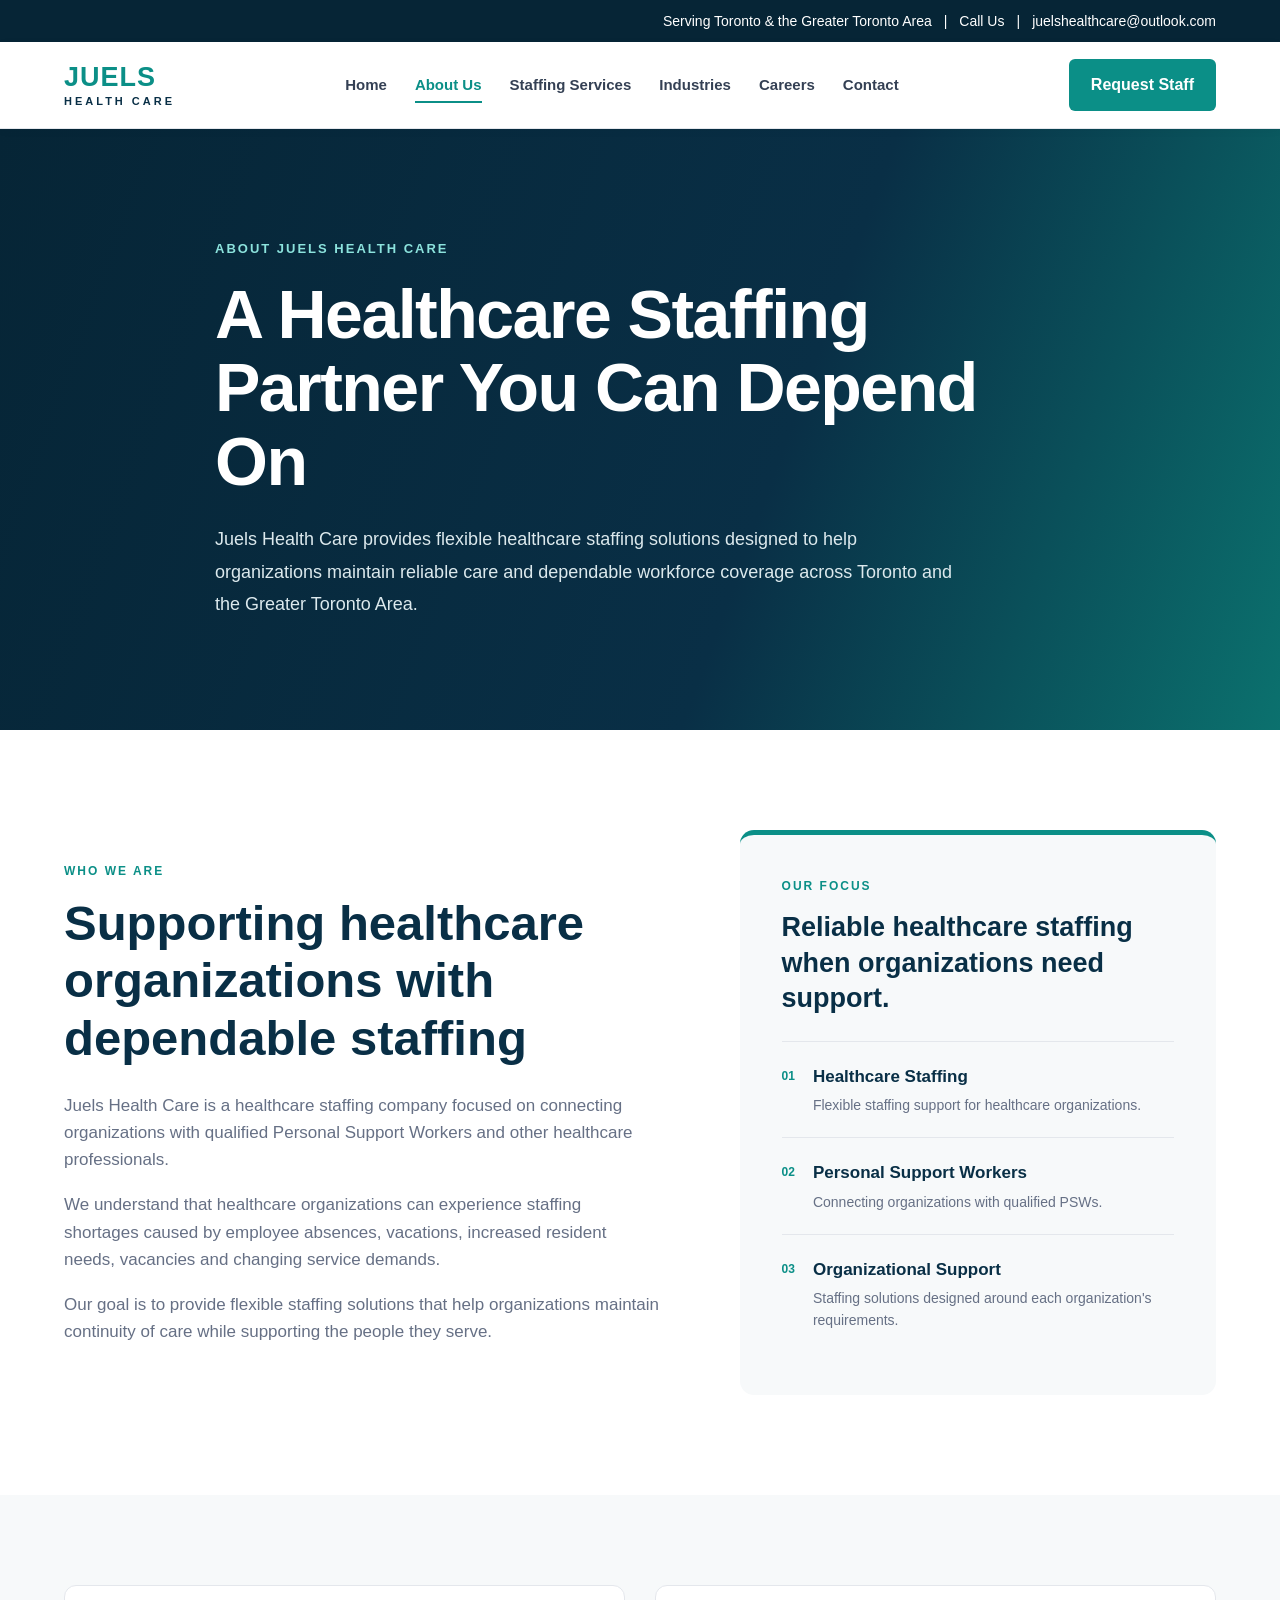
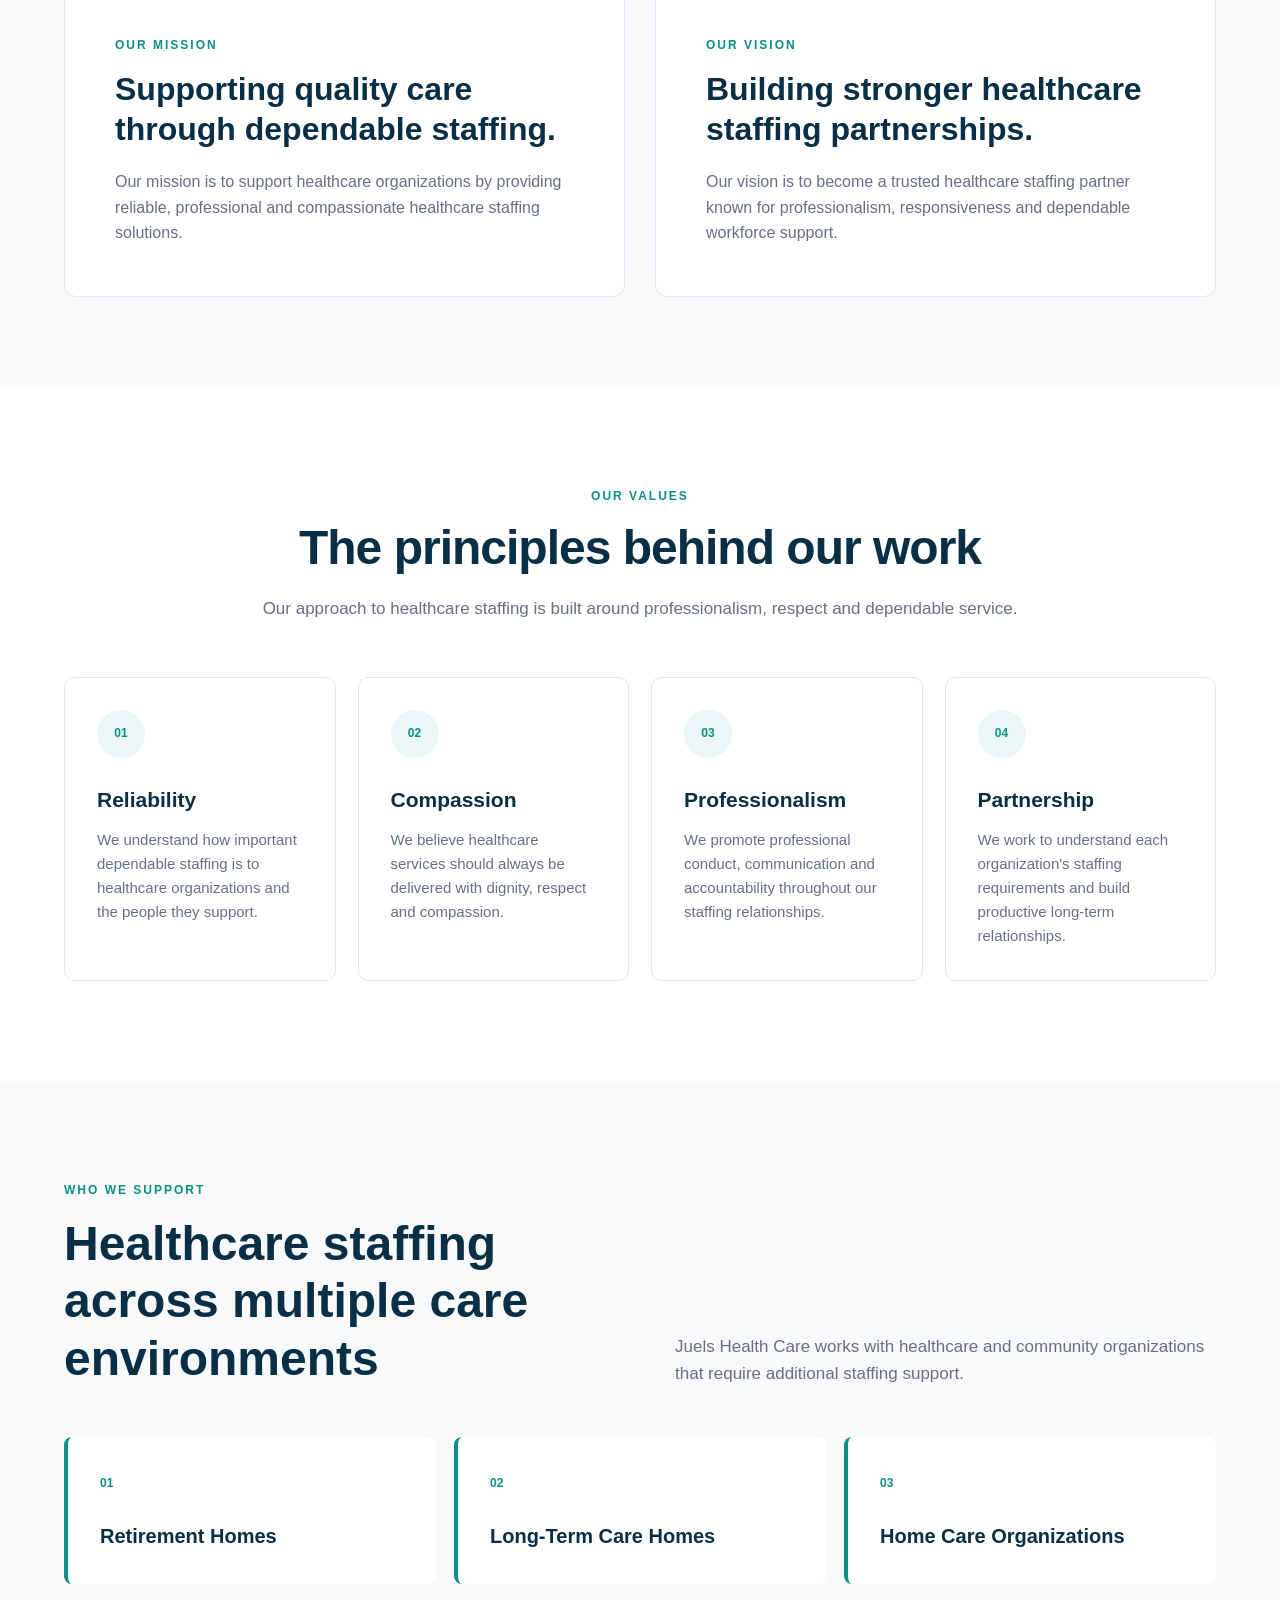
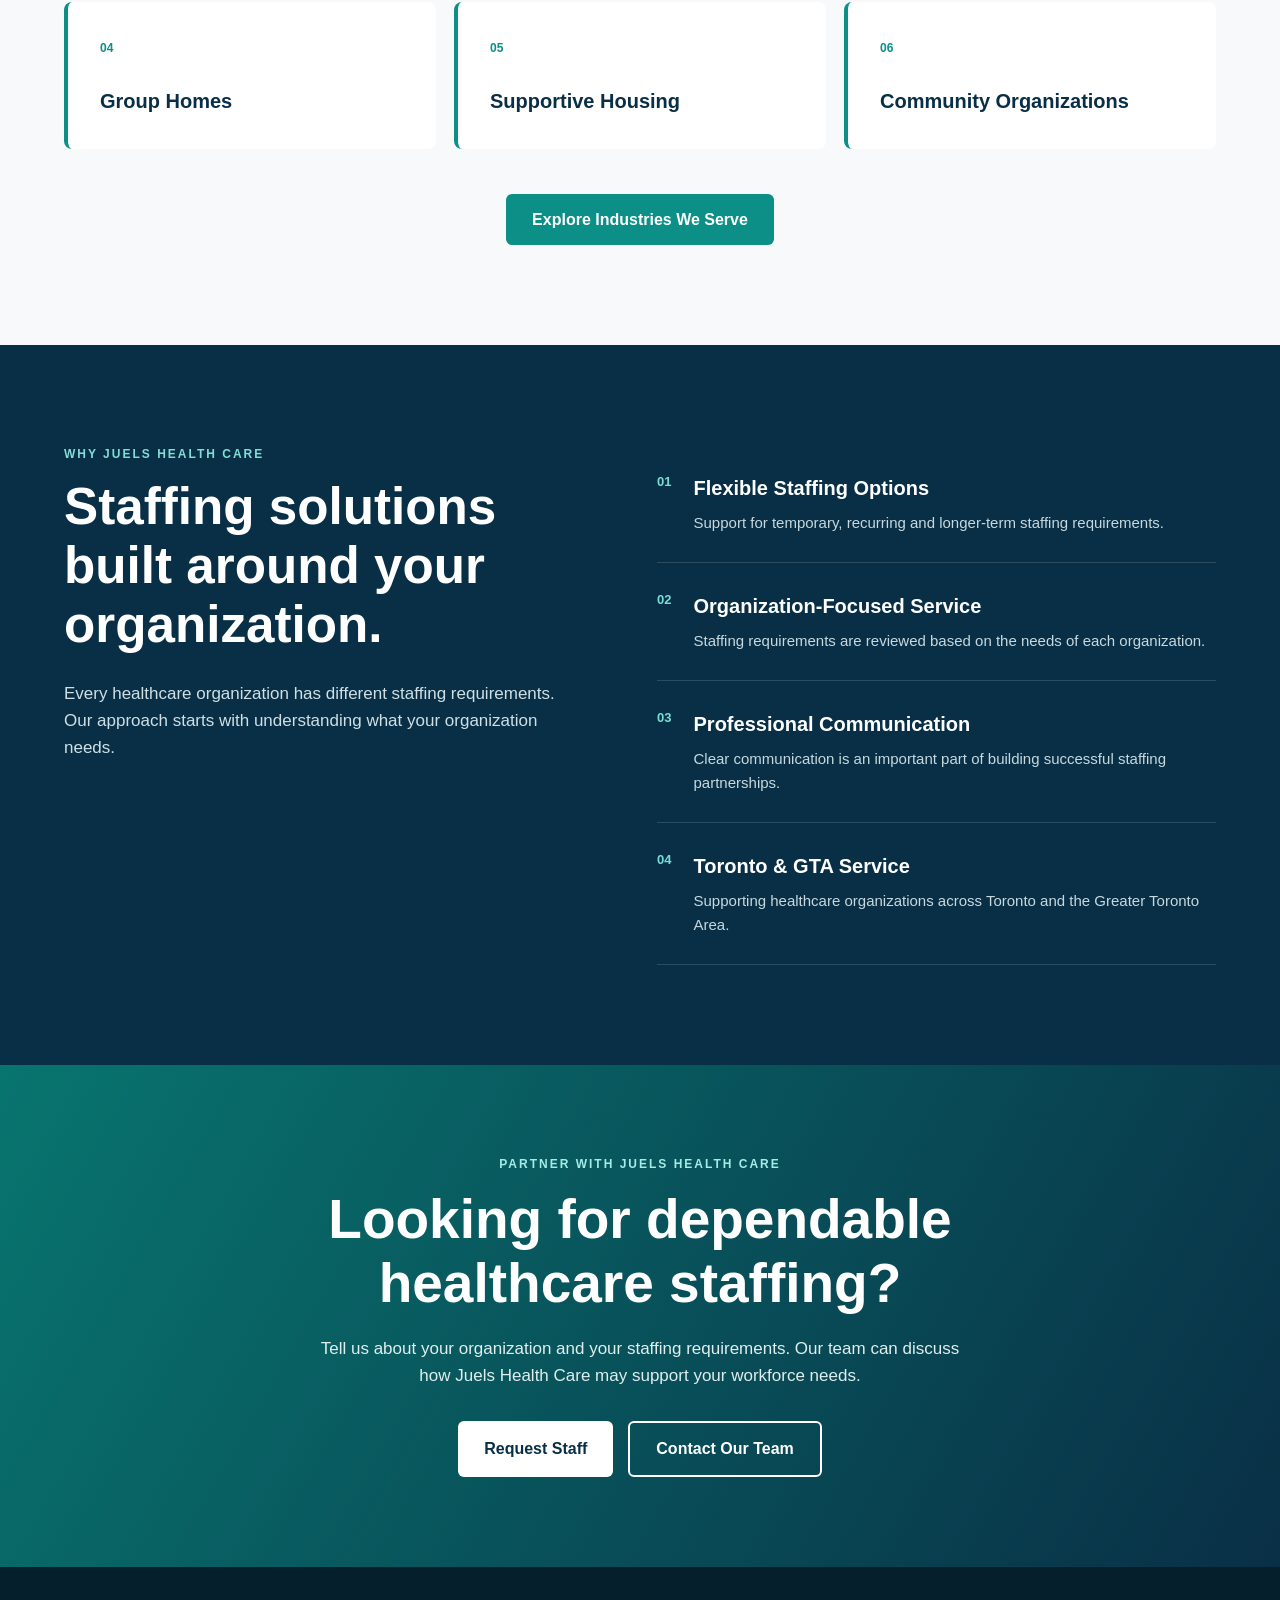
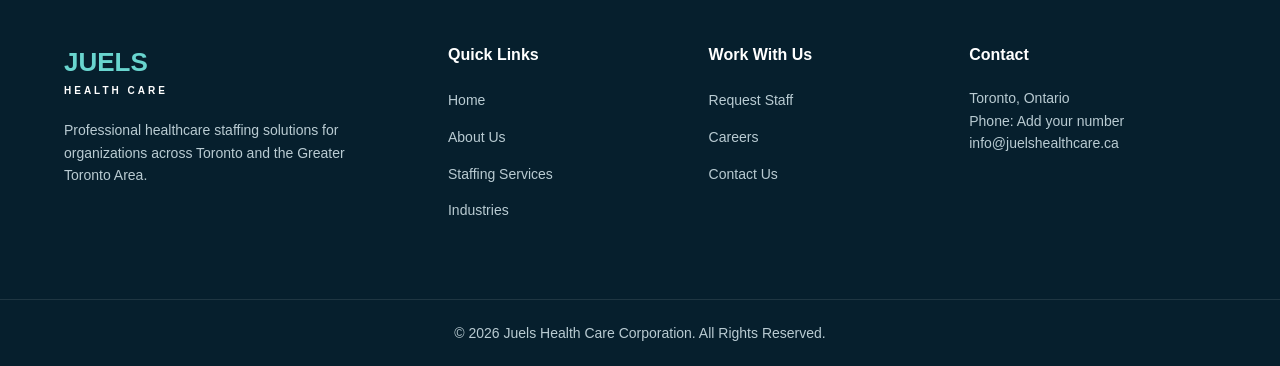
==== commit 93ceca65: "Update complete Juels Health Care website" ====
--- a/about.html
+++ b/about.html
@@ -55,14 +55,14 @@
 
             <span>|</span>
 
-            <a href="tel:+10000000000">
+            <a href="tel:+2897753074">
                 Call Us
             </a>
 
             <span>|</span>
 
-            <a href="mailto:info@juelshealthcare.ca">
-                info@juelshealthcare.ca
+            <a href="mailto:juelshealthcare@outlook.com">
+                juelshealthcare@outlook.com
             </a>
 
         </div>
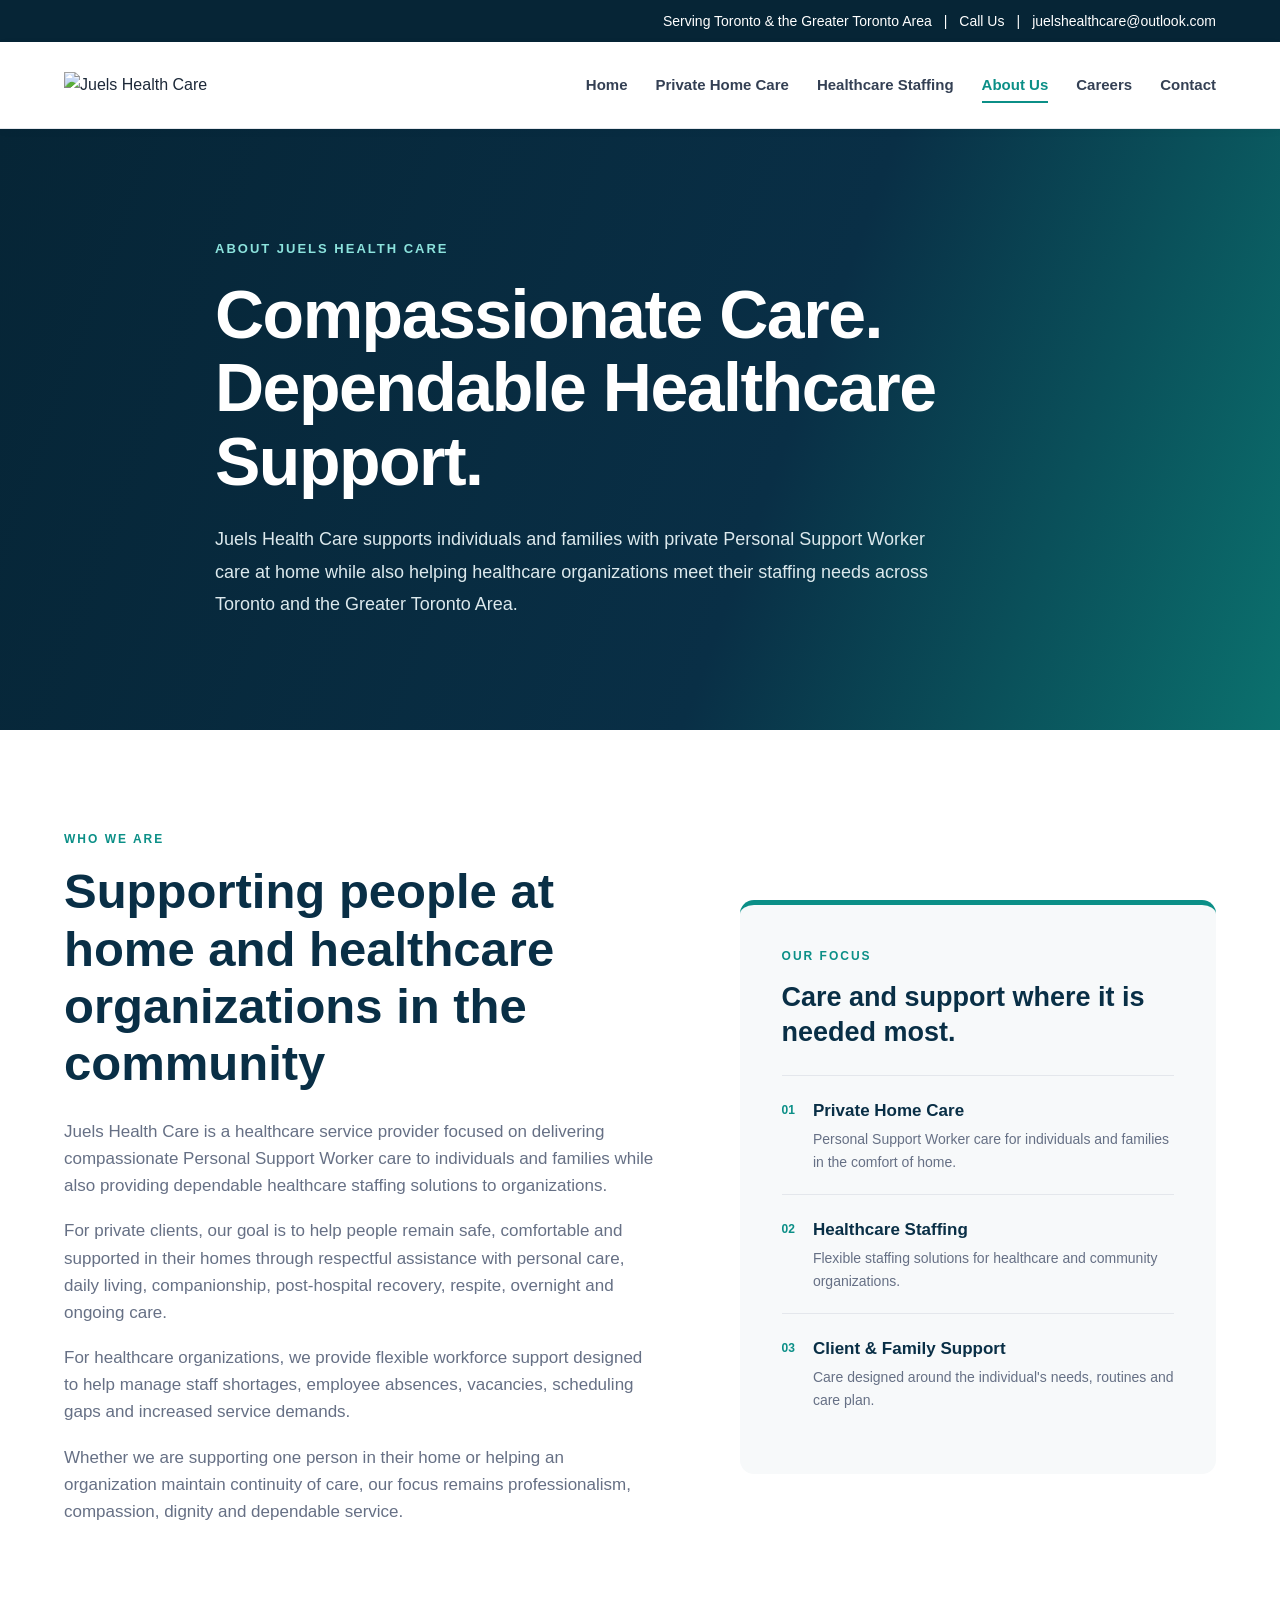
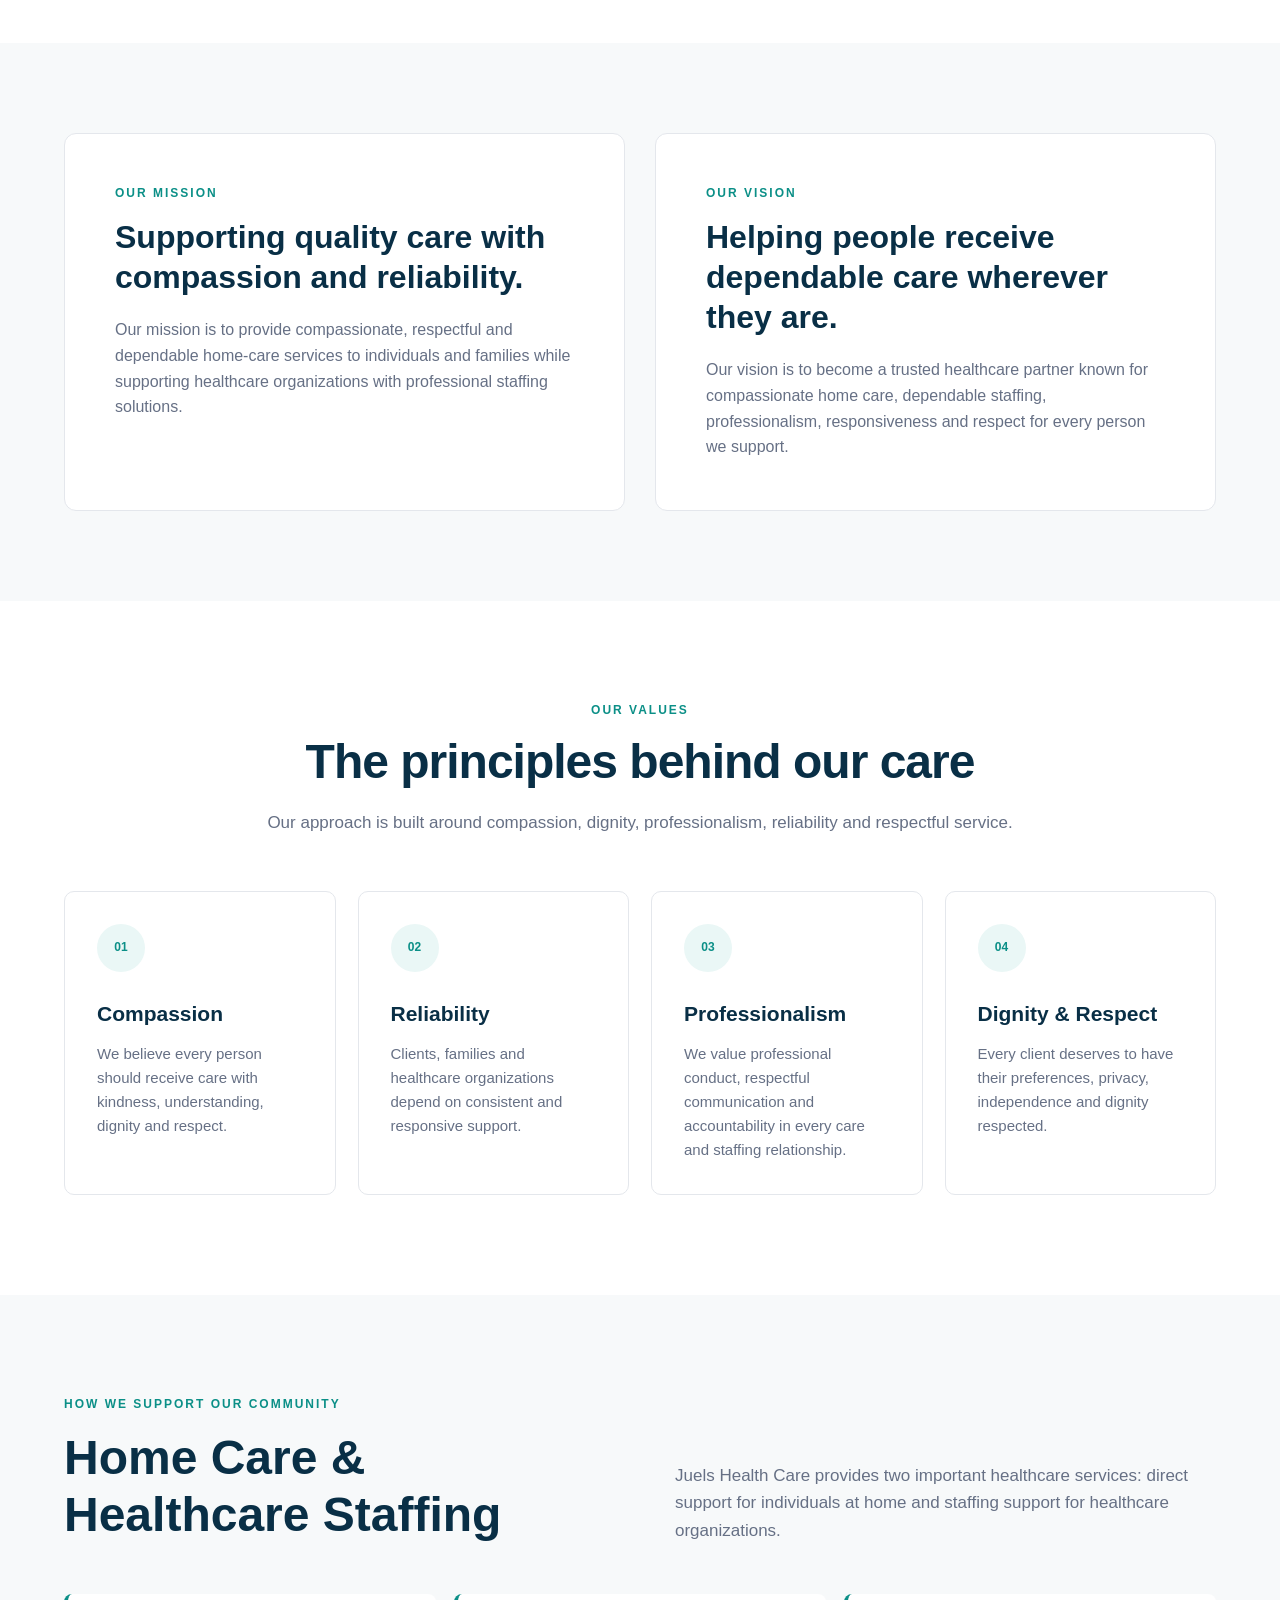
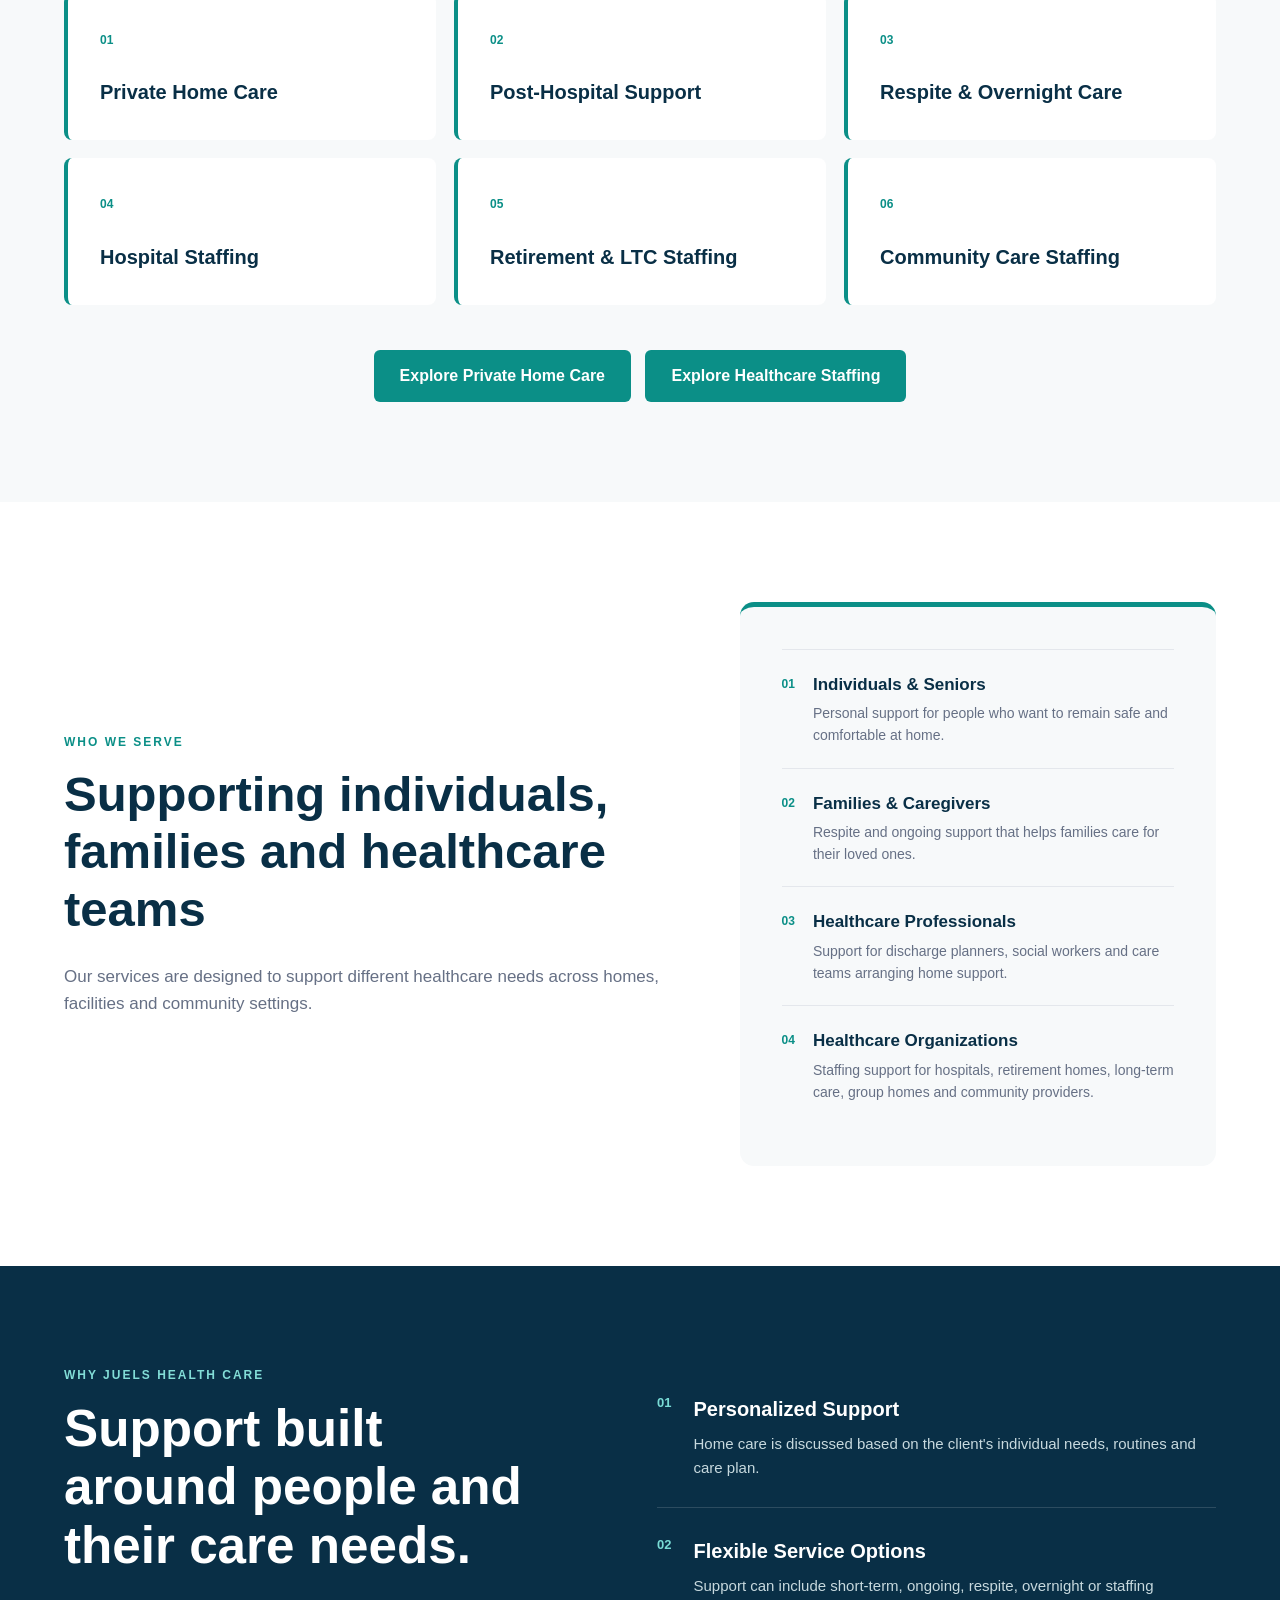
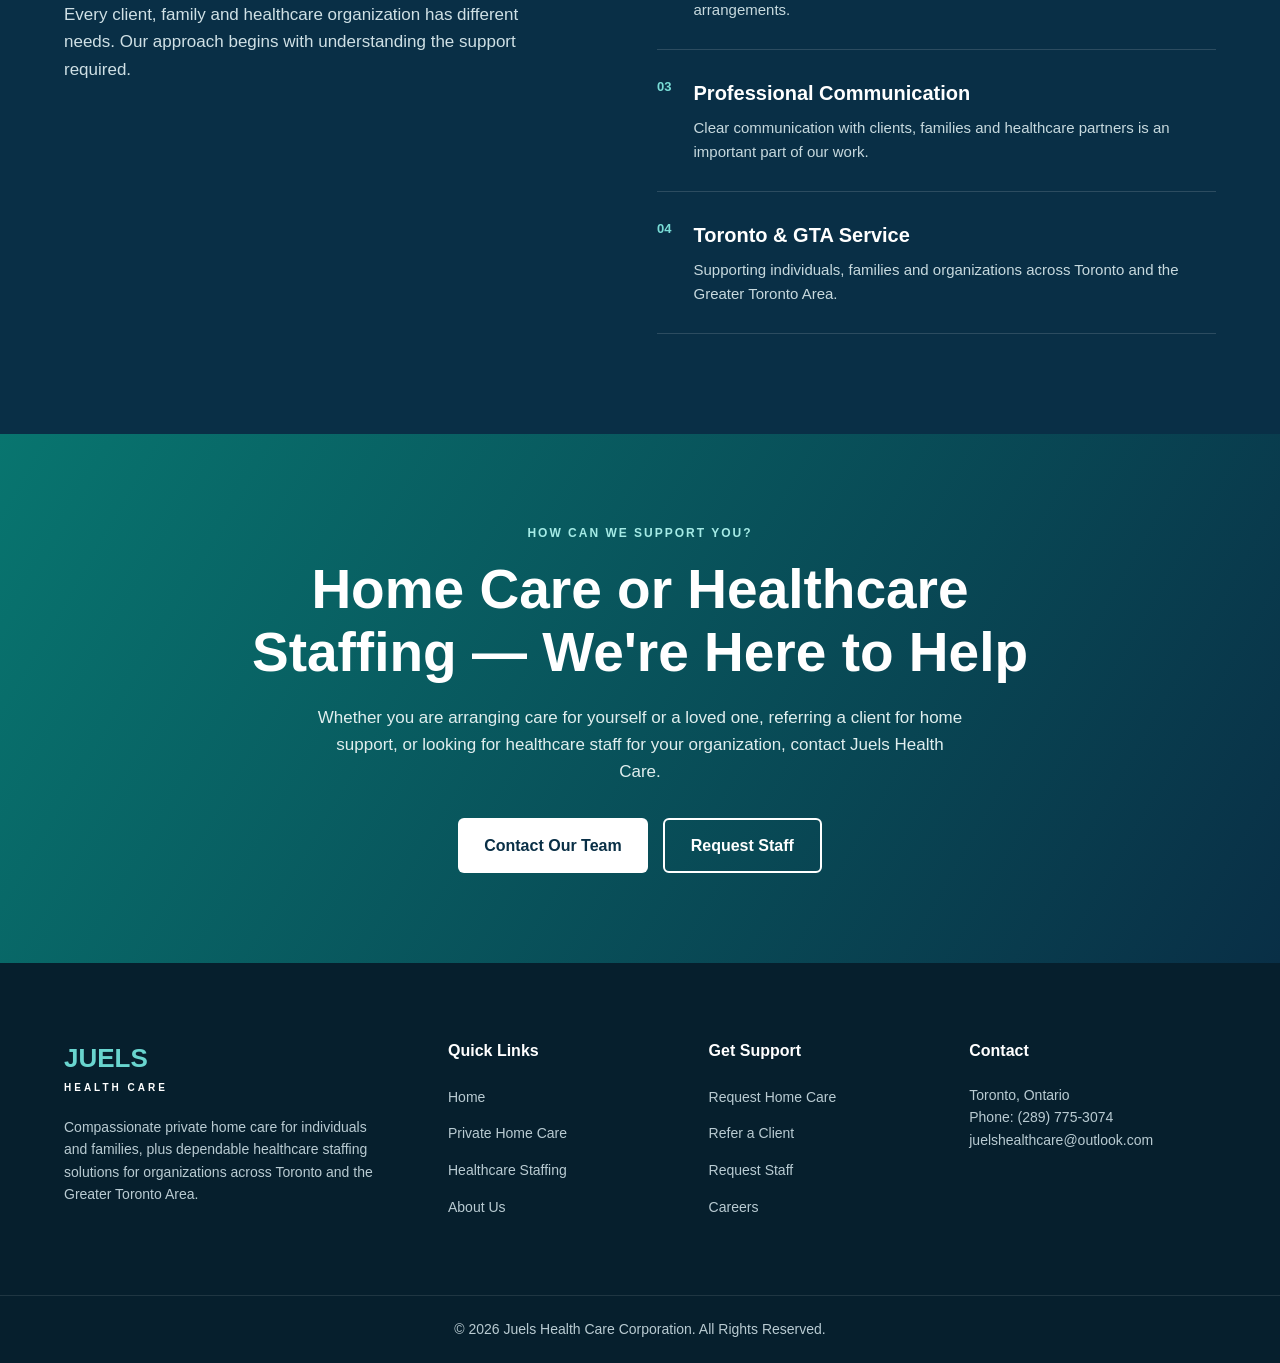
==== commit a7824886: "Add files via upload Update Juels website with home care services and new branding" ====
--- a/about.html
+++ b/about.html
@@ -5,29 +5,38 @@
 
     <meta charset="UTF-8">
 
-    <meta name="viewport"
-          content="width=device-width, initial-scale=1.0">
-
-    <!-- SEO TITLE -->
+    <meta
+        name="viewport"
+        content="width=device-width, initial-scale=1.0"
+    >
+
+    <!-- =====================================================
+         SEO
+    ====================================================== -->
+
     <title>
-        About Juels Health Care | PSW Staffing Agency Toronto
+        About Juels Health Care | Home Care & Healthcare Staffing Toronto
     </title>
 
-    <!-- SEO DESCRIPTION -->
     <meta
         name="description"
-        content="Learn about Juels Health Care, a healthcare staffing company providing Personal Support Workers and flexible staffing solutions to healthcare organizations across Toronto and the GTA."
+        content="Learn about Juels Health Care, providing compassionate private PSW home care for individuals and families and dependable healthcare staffing solutions for organizations across Toronto and the GTA."
     >
 
-    <meta name="robots" content="index, follow">
-
-    <!-- Change when domain is live -->
+    <meta
+        name="robots"
+        content="index, follow"
+    >
+
     <link
         rel="canonical"
-        href="https://www.yourdomain.com/about.html"
+        href="https://juelshealthcareagency.ca/about.html"
     >
 
-    <!-- CSS -->
+    <!-- =====================================================
+         CSS
+    ====================================================== -->
+
     <link
         rel="stylesheet"
         href="css/style.css"
@@ -55,7 +64,7 @@
 
             <span>|</span>
 
-            <a href="tel:+2897753074">
+            <a href="tel:+12897753074">
                 Call Us
             </a>
 
@@ -86,25 +95,19 @@
 
             <!-- LOGO -->
 
-            <a
-                href="index.html"
-                class="logo"
-            >
-
-                <div class="logo-text">
-
-                    <span class="logo-main">
-                        JUELS
-                    </span>
-
-                    <span class="logo-sub">
-                        HEALTH CARE
-                    </span>
-
-                </div>
-
-            </a>
-
+          <a
+    href="index.html"
+    class="logo"
+    aria-label="Juels Health Care Home"
+>
+
+    <img
+        src="images/juels-logo.png"
+        alt="Juels Health Care"
+        class="website-logo"
+    >
+
+</a>
 
 
             <!-- MOBILE MENU -->
@@ -118,7 +121,6 @@
             </button>
 
 
-
             <!-- NAVIGATION -->
 
             <ul
@@ -127,756 +129,1094 @@
             >
 
                 <li>
+
                     <a href="index.html">
                         Home
                     </a>
+
                 </li>
 
+
                 <li>
+
+                    <a href="home-care.html">
+                        Private Home Care
+                    </a>
+
+                </li>
+
+
+                <li>
+
+                    <a href="services.html">
+                        Healthcare Staffing
+                    </a>
+
+                </li>
+
+
+                <li>
+
                     <a
                         href="about.html"
                         class="active"
                     >
                         About Us
                     </a>
+
                 </li>
 
+
                 <li>
-                    <a href="services.html">
-                        Staffing Services
-                    </a>
-                </li>
-
-                <li>
-                    <a href="industries.html">
-                        Industries
-                    </a>
-                </li>
-
-                <li>
+
                     <a href="careers.html">
                         Careers
                     </a>
+
                 </li>
 
+
                 <li>
+
                     <a href="contact.html">
                         Contact
                     </a>
+
                 </li>
 
             </ul>
 
+
+         
+
+        </nav>
+
+    </div>
+
+</header>
+
+
+
+<main>
+
+
+<!-- =====================================================
+     ABOUT HERO
+===================================================== -->
+
+<section class="page-hero">
+
+    <div class="container page-hero-content">
+
+
+        <p class="eyebrow">
+            ABOUT JUELS HEALTH CARE
+        </p>
+
+
+        <h1>
+
+            Compassionate Care.
+            Dependable Healthcare Support.
+
+        </h1>
+
+
+        <p>
+
+            Juels Health Care supports individuals and families
+            with private Personal Support Worker care at home
+            while also helping healthcare organizations meet
+            their staffing needs across Toronto and the
+            Greater Toronto Area.
+
+        </p>
+
+
+    </div>
+
+</section>
+
+
+
+<!-- =====================================================
+     WHO WE ARE
+===================================================== -->
+
+<section class="about-main-section">
+
+    <div class="container about-main-grid">
+
+
+        <!-- LEFT -->
+
+        <div class="about-content">
+
+
+            <p class="section-label">
+                WHO WE ARE
+            </p>
+
+
+            <h2>
+
+                Supporting people at home
+                and healthcare organizations
+                in the community
+
+            </h2>
+
+
+            <p>
+
+                Juels Health Care is a healthcare service
+                provider focused on delivering compassionate
+                Personal Support Worker care to individuals
+                and families while also providing dependable
+                healthcare staffing solutions to organizations.
+
+            </p>
+
+
+            <p>
+
+                For private clients, our goal is to help people
+                remain safe, comfortable and supported in their
+                homes through respectful assistance with personal
+                care, daily living, companionship, post-hospital
+                recovery, respite, overnight and ongoing care.
+
+            </p>
+
+
+            <p>
+
+                For healthcare organizations, we provide flexible
+                workforce support designed to help manage staff
+                shortages, employee absences, vacancies,
+                scheduling gaps and increased service demands.
+
+            </p>
+
+
+            <p>
+
+                Whether we are supporting one person in their home
+                or helping an organization maintain continuity of
+                care, our focus remains professionalism,
+                compassion, dignity and dependable service.
+
+            </p>
+
+
+        </div>
+
+
+
+        <!-- RIGHT -->
+
+        <div class="about-highlight-box">
+
+
+            <p class="section-label">
+                OUR FOCUS
+            </p>
+
+
+            <h3>
+
+                Care and support
+                where it is needed most.
+
+            </h3>
+
+
+
+            <!-- ITEM 1 -->
+
+            <div class="about-highlight-item">
+
+                <span>
+                    01
+                </span>
+
+                <div>
+
+                    <h4>
+                        Private Home Care
+                    </h4>
+
+                    <p>
+
+                        Personal Support Worker care
+                        for individuals and families
+                        in the comfort of home.
+
+                    </p>
+
+                </div>
+
+            </div>
+
+
+
+            <!-- ITEM 2 -->
+
+            <div class="about-highlight-item">
+
+                <span>
+                    02
+                </span>
+
+                <div>
+
+                    <h4>
+                        Healthcare Staffing
+                    </h4>
+
+                    <p>
+
+                        Flexible staffing solutions
+                        for healthcare and community
+                        organizations.
+
+                    </p>
+
+                </div>
+
+            </div>
+
+
+
+            <!-- ITEM 3 -->
+
+            <div class="about-highlight-item">
+
+                <span>
+                    03
+                </span>
+
+                <div>
+
+                    <h4>
+                        Client & Family Support
+                    </h4>
+
+                    <p>
+
+                        Care designed around the
+                        individual's needs, routines
+                        and care plan.
+
+                    </p>
+
+                </div>
+
+            </div>
+
+
+        </div>
+
+
+    </div>
+
+</section>
+
+
+
+<!-- =====================================================
+     MISSION & VISION
+===================================================== -->
+
+<section class="mission-section">
+
+    <div class="container mission-grid">
+
+
+        <!-- MISSION -->
+
+        <article class="mission-card">
+
+
+            <p class="section-label">
+                OUR MISSION
+            </p>
+
+
+            <h2>
+
+                Supporting quality care
+                with compassion and reliability.
+
+            </h2>
+
+
+            <p>
+
+                Our mission is to provide compassionate,
+                respectful and dependable home-care services
+                to individuals and families while supporting
+                healthcare organizations with professional
+                staffing solutions.
+
+            </p>
+
+
+        </article>
+
+
+
+        <!-- VISION -->
+
+        <article class="mission-card">
+
+
+            <p class="section-label">
+                OUR VISION
+            </p>
+
+
+            <h2>
+
+                Helping people receive
+                dependable care wherever they are.
+
+            </h2>
+
+
+            <p>
+
+                Our vision is to become a trusted healthcare
+                partner known for compassionate home care,
+                dependable staffing, professionalism,
+                responsiveness and respect for every person
+                we support.
+
+            </p>
+
+
+        </article>
+
+
+    </div>
+
+</section>
+
+
+
+<!-- =====================================================
+     VALUES
+===================================================== -->
+
+<section class="values-section">
+
+    <div class="container">
+
+
+        <div class="section-header-centered">
+
+
+            <p class="section-label">
+                OUR VALUES
+            </p>
+
+
+            <h2>
+                The principles behind our care
+            </h2>
+
+
+            <p>
+
+                Our approach is built around
+                compassion, dignity, professionalism,
+                reliability and respectful service.
+
+            </p>
+
+
+        </div>
+
+
+
+        <div class="values-grid">
+
+
+            <!-- VALUE 1 -->
+
+            <article class="value-card">
+
+
+                <div class="value-icon">
+                    01
+                </div>
+
+
+                <h3>
+                    Compassion
+                </h3>
+
+
+                <p>
+
+                    We believe every person should
+                    receive care with kindness,
+                    understanding, dignity and respect.
+
+                </p>
+
+
+            </article>
+
+
+
+            <!-- VALUE 2 -->
+
+            <article class="value-card">
+
+
+                <div class="value-icon">
+                    02
+                </div>
+
+
+                <h3>
+                    Reliability
+                </h3>
+
+
+                <p>
+
+                    Clients, families and healthcare
+                    organizations depend on consistent
+                    and responsive support.
+
+                </p>
+
+
+            </article>
+
+
+
+            <!-- VALUE 3 -->
+
+            <article class="value-card">
+
+
+                <div class="value-icon">
+                    03
+                </div>
+
+
+                <h3>
+                    Professionalism
+                </h3>
+
+
+                <p>
+
+                    We value professional conduct,
+                    respectful communication and
+                    accountability in every care
+                    and staffing relationship.
+
+                </p>
+
+
+            </article>
+
+
+
+            <!-- VALUE 4 -->
+
+            <article class="value-card">
+
+
+                <div class="value-icon">
+                    04
+                </div>
+
+
+                <h3>
+                    Dignity & Respect
+                </h3>
+
+
+                <p>
+
+                    Every client deserves to have
+                    their preferences, privacy,
+                    independence and dignity respected.
+
+                </p>
+
+
+            </article>
+
+
+        </div>
+
+
+    </div>
+
+</section>
+
+
+
+<!-- =====================================================
+     TWO WAYS WE SUPPORT OUR COMMUNITY
+===================================================== -->
+
+<section class="about-industries-section">
+
+    <div class="container">
+
+
+        <div class="about-industries-heading">
+
+
+            <div>
+
+
+                <p class="section-label">
+                    HOW WE SUPPORT OUR COMMUNITY
+                </p>
+
+
+                <h2>
+
+                    Home Care &
+                    Healthcare Staffing
+
+                </h2>
+
+
+            </div>
+
+
+
+            <div>
+
+
+                <p>
+
+                    Juels Health Care provides two
+                    important healthcare services:
+                    direct support for individuals
+                    at home and staffing support
+                    for healthcare organizations.
+
+                </p>
+
+
+            </div>
+
+
+        </div>
+
+
+
+        <div class="about-industry-grid">
+
+
+            <div class="about-industry-card">
+
+                <span>
+                    01
+                </span>
+
+                <h3>
+                    Private Home Care
+                </h3>
+
+            </div>
+
+
+
+            <div class="about-industry-card">
+
+                <span>
+                    02
+                </span>
+
+                <h3>
+                    Post-Hospital Support
+                </h3>
+
+            </div>
+
+
+
+            <div class="about-industry-card">
+
+                <span>
+                    03
+                </span>
+
+                <h3>
+                    Respite & Overnight Care
+                </h3>
+
+            </div>
+
+
+
+            <div class="about-industry-card">
+
+                <span>
+                    04
+                </span>
+
+                <h3>
+                    Hospital Staffing
+                </h3>
+
+            </div>
+
+
+
+            <div class="about-industry-card">
+
+                <span>
+                    05
+                </span>
+
+                <h3>
+                    Retirement & LTC Staffing
+                </h3>
+
+            </div>
+
+
+
+            <div class="about-industry-card">
+
+                <span>
+                    06
+                </span>
+
+                <h3>
+                    Community Care Staffing
+                </h3>
+
+            </div>
+
+
+        </div>
+
+
+
+        <div class="center-button">
+
+
+            <a
+                href="home-care.html"
+                class="btn btn-primary"
+            >
+                Explore Private Home Care
+            </a>
+
+
+            <a
+                href="services.html"
+                class="btn btn-primary"
+                style="margin-left: 10px;"
+            >
+                Explore Healthcare Staffing
+            </a>
+
+
+        </div>
+
+
+    </div>
+
+</section>
+
+
+
+<!-- =====================================================
+     WHO WE SERVE
+===================================================== -->
+
+<section class="about-main-section">
+
+    <div class="container about-main-grid">
+
+
+        <div class="about-content">
+
+
+            <p class="section-label">
+                WHO WE SERVE
+            </p>
+
+
+            <h2>
+
+                Supporting individuals,
+                families and healthcare teams
+
+            </h2>
+
+
+            <p>
+
+                Our services are designed to support
+                different healthcare needs across
+                homes, facilities and community settings.
+
+            </p>
+
+
+        </div>
+
+
+
+        <div class="about-highlight-box">
+
+
+            <div class="about-highlight-item">
+
+                <span>
+                    01
+                </span>
+
+                <div>
+
+                    <h4>
+                        Individuals & Seniors
+                    </h4>
+
+                    <p>
+
+                        Personal support for people
+                        who want to remain safe and
+                        comfortable at home.
+
+                    </p>
+
+                </div>
+
+            </div>
+
+
+
+            <div class="about-highlight-item">
+
+                <span>
+                    02
+                </span>
+
+                <div>
+
+                    <h4>
+                        Families & Caregivers
+                    </h4>
+
+                    <p>
+
+                        Respite and ongoing support
+                        that helps families care
+                        for their loved ones.
+
+                    </p>
+
+                </div>
+
+            </div>
+
+
+
+            <div class="about-highlight-item">
+
+                <span>
+                    03
+                </span>
+
+                <div>
+
+                    <h4>
+                        Healthcare Professionals
+                    </h4>
+
+                    <p>
+
+                        Support for discharge planners,
+                        social workers and care teams
+                        arranging home support.
+
+                    </p>
+
+                </div>
+
+            </div>
+
+
+
+            <div class="about-highlight-item">
+
+                <span>
+                    04
+                </span>
+
+                <div>
+
+                    <h4>
+                        Healthcare Organizations
+                    </h4>
+
+                    <p>
+
+                        Staffing support for hospitals,
+                        retirement homes, long-term care,
+                        group homes and community providers.
+
+                    </p>
+
+                </div>
+
+            </div>
+
+
+        </div>
+
+
+    </div>
+
+</section>
+
+
+
+<!-- =====================================================
+     WHY CHOOSE US
+===================================================== -->
+
+<section class="why-us-section">
+
+    <div class="container why-us-grid">
+
+
+        <div class="why-us-title">
+
+
+            <p class="section-label light-label">
+                WHY JUELS HEALTH CARE
+            </p>
+
+
+            <h2>
+
+                Support built around
+                people and their care needs.
+
+            </h2>
+
+
+            <p>
+
+                Every client, family and healthcare
+                organization has different needs.
+                Our approach begins with understanding
+                the support required.
+
+            </p>
+
+
+        </div>
+
+
+
+        <div class="why-us-list">
+
+
+            <!-- ITEM 1 -->
+
+            <div class="why-us-item">
+
+
+                <div class="why-number">
+                    01
+                </div>
+
+
+                <div>
+
+                    <h3>
+                        Personalized Support
+                    </h3>
+
+                    <p>
+
+                        Home care is discussed based
+                        on the client's individual
+                        needs, routines and care plan.
+
+                    </p>
+
+                </div>
+
+
+            </div>
+
+
+
+            <!-- ITEM 2 -->
+
+            <div class="why-us-item">
+
+
+                <div class="why-number">
+                    02
+                </div>
+
+
+                <div>
+
+                    <h3>
+                        Flexible Service Options
+                    </h3>
+
+                    <p>
+
+                        Support can include short-term,
+                        ongoing, respite, overnight
+                        or staffing arrangements.
+
+                    </p>
+
+                </div>
+
+
+            </div>
+
+
+
+            <!-- ITEM 3 -->
+
+            <div class="why-us-item">
+
+
+                <div class="why-number">
+                    03
+                </div>
+
+
+                <div>
+
+                    <h3>
+                        Professional Communication
+                    </h3>
+
+                    <p>
+
+                        Clear communication with clients,
+                        families and healthcare partners
+                        is an important part of our work.
+
+                    </p>
+
+                </div>
+
+
+            </div>
+
+
+
+            <!-- ITEM 4 -->
+
+            <div class="why-us-item">
+
+
+                <div class="why-number">
+                    04
+                </div>
+
+
+                <div>
+
+                    <h3>
+                        Toronto & GTA Service
+                    </h3>
+
+                    <p>
+
+                        Supporting individuals,
+                        families and organizations
+                        across Toronto and the
+                        Greater Toronto Area.
+
+                    </p>
+
+                </div>
+
+
+            </div>
+
+
+        </div>
+
+
+    </div>
+
+</section>
+
+
+
+<!-- =====================================================
+     CTA
+===================================================== -->
+
+<section class="final-cta">
+
+    <div class="container final-cta-content">
+
+
+        <p class="cta-small">
+            HOW CAN WE SUPPORT YOU?
+        </p>
+
+
+        <h2>
+
+            Home Care or Healthcare Staffing —
+            We're Here to Help
+
+        </h2>
+
+
+        <p>
+
+            Whether you are arranging care for yourself
+            or a loved one, referring a client for
+            home support, or looking for healthcare
+            staff for your organization, contact
+            Juels Health Care.
+
+        </p>
+
+
+        <div class="cta-buttons">
+
+
+            <a
+                href="contact.html"
+                class="btn btn-white"
+            >
+                Contact Our Team
+            </a>
 
 
             <a
                 href="request-staff.html"
-                class="nav-cta"
+                class="btn btn-transparent"
             >
                 Request Staff
             </a>
 
-        </nav>
-
-    </div>
-
-</header>
-
-
-
-<main>
-
-
-<!-- =====================================================
-     ABOUT HERO
-===================================================== -->
-
-<section class="page-hero">
-
-    <div class="container page-hero-content">
-
-        <p class="eyebrow">
-            ABOUT JUELS HEALTH CARE
-        </p>
-
-        <h1>
-            A Healthcare Staffing Partner
-            You Can Depend On
-        </h1>
-
-        <p>
-
-            Juels Health Care provides flexible healthcare
-            staffing solutions designed to help organizations
-            maintain reliable care and dependable workforce
-            coverage across Toronto and the Greater Toronto Area.
-
-        </p>
-
-    </div>
-
-</section>
-
-
-
-<!-- =====================================================
-     WHO WE ARE
-===================================================== -->
-
-<section class="about-main-section">
-
-    <div class="container about-main-grid">
-
-
-        <!-- LEFT -->
-
-        <div class="about-content">
-
-            <p class="section-label">
-                WHO WE ARE
-            </p>
-
-            <h2>
-                Supporting healthcare organizations
-                with dependable staffing
-            </h2>
-
-            <p>
-
-                Juels Health Care is a healthcare staffing
-                company focused on connecting organizations
-                with qualified Personal Support Workers and
-                other healthcare professionals.
-
-            </p>
-
-            <p>
-
-                We understand that healthcare organizations
-                can experience staffing shortages caused by
-                employee absences, vacations, increased
-                resident needs, vacancies and changing
-                service demands.
-
-            </p>
-
-            <p>
-
-                Our goal is to provide flexible staffing
-                solutions that help organizations maintain
-                continuity of care while supporting the
-                people they serve.
-
-            </p>
-
-        </div>
-
-
-
-        <!-- RIGHT -->
-
-        <div class="about-highlight-box">
-
-            <p class="section-label">
-                OUR FOCUS
-            </p>
-
-            <h3>
-                Reliable healthcare staffing
-                when organizations need support.
-            </h3>
-
-            <div class="about-highlight-item">
-
-                <span>01</span>
-
-                <div>
-
-                    <h4>
-                        Healthcare Staffing
-                    </h4>
-
-                    <p>
-                        Flexible staffing support for
-                        healthcare organizations.
-                    </p>
-
-                </div>
-
-            </div>
-
-
-            <div class="about-highlight-item">
-
-                <span>02</span>
-
-                <div>
-
-                    <h4>
-                        Personal Support Workers
-                    </h4>
-
-                    <p>
-                        Connecting organizations with
-                        qualified PSWs.
-                    </p>
-
-                </div>
-
-            </div>
-
-
-            <div class="about-highlight-item">
-
-                <span>03</span>
-
-                <div>
-
-                    <h4>
-                        Organizational Support
-                    </h4>
-
-                    <p>
-                        Staffing solutions designed around
-                        each organization's requirements.
-                    </p>
-
-                </div>
-
-            </div>
-
-        </div>
-
-
-    </div>
-
-</section>
-
-
-
-<!-- =====================================================
-     MISSION & VISION
-===================================================== -->
-
-<section class="mission-section">
-
-    <div class="container mission-grid">
-
-
-        <article class="mission-card">
-
-            <p class="section-label">
-                OUR MISSION
-            </p>
-
-            <h2>
-                Supporting quality care through
-                dependable staffing.
-            </h2>
-
-            <p>
-
-                Our mission is to support healthcare
-                organizations by providing reliable,
-                professional and compassionate healthcare
-                staffing solutions.
-
-            </p>
-
-        </article>
-
-
-
-        <article class="mission-card">
-
-            <p class="section-label">
-                OUR VISION
-            </p>
-
-            <h2>
-                Building stronger healthcare
-                staffing partnerships.
-            </h2>
-
-            <p>
-
-                Our vision is to become a trusted healthcare
-                staffing partner known for professionalism,
-                responsiveness and dependable workforce
-                support.
-
-            </p>
-
-        </article>
-
-
-    </div>
-
-</section>
-
-
-
-<!-- =====================================================
-     VALUES
-===================================================== -->
-
-<section class="values-section">
-
-    <div class="container">
-
-
-        <div class="section-header-centered">
-
-            <p class="section-label">
-                OUR VALUES
-            </p>
-
-            <h2>
-                The principles behind our work
-            </h2>
-
-            <p>
-
-                Our approach to healthcare staffing is built
-                around professionalism, respect and dependable
-                service.
-
-            </p>
-
-        </div>
-
-
-
-        <div class="values-grid">
-
-
-            <article class="value-card">
-
-                <div class="value-icon">
-                    01
-                </div>
-
-                <h3>
-                    Reliability
-                </h3>
-
-                <p>
-
-                    We understand how important dependable
-                    staffing is to healthcare organizations
-                    and the people they support.
-
-                </p>
-
-            </article>
-
-
-
-            <article class="value-card">
-
-                <div class="value-icon">
-                    02
-                </div>
-
-                <h3>
-                    Compassion
-                </h3>
-
-                <p>
-
-                    We believe healthcare services should
-                    always be delivered with dignity,
-                    respect and compassion.
-
-                </p>
-
-            </article>
-
-
-
-            <article class="value-card">
-
-                <div class="value-icon">
-                    03
-                </div>
-
-                <h3>
-                    Professionalism
-                </h3>
-
-                <p>
-
-                    We promote professional conduct,
-                    communication and accountability
-                    throughout our staffing relationships.
-
-                </p>
-
-            </article>
-
-
-
-            <article class="value-card">
-
-                <div class="value-icon">
-                    04
-                </div>
-
-                <h3>
-                    Partnership
-                </h3>
-
-                <p>
-
-                    We work to understand each organization's
-                    staffing requirements and build productive
-                    long-term relationships.
-
-                </p>
-
-            </article>
-
-
-        </div>
-
-    </div>
-
-</section>
-
-
-
-<!-- =====================================================
-     WHO WE SUPPORT
-===================================================== -->
-
-<section class="about-industries-section">
-
-    <div class="container">
-
-
-        <div class="about-industries-heading">
-
-            <div>
-
-                <p class="section-label">
-                    WHO WE SUPPORT
-                </p>
-
-                <h2>
-                    Healthcare staffing across
-                    multiple care environments
-                </h2>
-
-            </div>
-
-
-            <div>
-
-                <p>
-
-                    Juels Health Care works with healthcare
-                    and community organizations that require
-                    additional staffing support.
-
-                </p>
-
-            </div>
-
-        </div>
-
-
-
-        <div class="about-industry-grid">
-
-
-            <div class="about-industry-card">
-
-                <span>
-                    01
-                </span>
-
-                <h3>
-                    Retirement Homes
-                </h3>
-
-            </div>
-
-
-            <div class="about-industry-card">
-
-                <span>
-                    02
-                </span>
-
-                <h3>
-                    Long-Term Care Homes
-                </h3>
-
-            </div>
-
-
-            <div class="about-industry-card">
-
-                <span>
-                    03
-                </span>
-
-                <h3>
-                    Home Care Organizations
-                </h3>
-
-            </div>
-
-
-            <div class="about-industry-card">
-
-                <span>
-                    04
-                </span>
-
-                <h3>
-                    Group Homes
-                </h3>
-
-            </div>
-
-
-            <div class="about-industry-card">
-
-                <span>
-                    05
-                </span>
-
-                <h3>
-                    Supportive Housing
-                </h3>
-
-            </div>
-
-
-            <div class="about-industry-card">
-
-                <span>
-                    06
-                </span>
-
-                <h3>
-                    Community Organizations
-                </h3>
-
-            </div>
-
-
-        </div>
-
-
-        <div class="center-button">
-
-            <a
-                href="industries.html"
-                class="btn btn-primary"
-            >
-                Explore Industries We Serve
-            </a>
-
-        </div>
-
-
-    </div>
-
-</section>
-
-
-
-<!-- =====================================================
-     WHY CHOOSE US
-===================================================== -->
-
-<section class="why-us-section">
-
-    <div class="container why-us-grid">
-
-
-        <div class="why-us-title">
-
-            <p class="section-label light-label">
-                WHY JUELS HEALTH CARE
-            </p>
-
-            <h2>
-                Staffing solutions built
-                around your organization.
-            </h2>
-
-            <p>
-
-                Every healthcare organization has different
-                staffing requirements. Our approach starts
-                with understanding what your organization
-                needs.
-
-            </p>
-
-        </div>
-
-
-
-        <div class="why-us-list">
-
-
-            <div class="why-us-item">
-
-                <div class="why-number">
-                    01
-                </div>
-
-                <div>
-
-                    <h3>
-                        Flexible Staffing Options
-                    </h3>
-
-                    <p>
-
-                        Support for temporary, recurring
-                        and longer-term staffing requirements.
-
-                    </p>
-
-                </div>
-
-            </div>
-
-
-
-            <div class="why-us-item">
-
-                <div class="why-number">
-                    02
-                </div>
-
-                <div>
-
-                    <h3>
-                        Organization-Focused Service
-                    </h3>
-
-                    <p>
-
-                        Staffing requirements are reviewed
-                        based on the needs of each organization.
-
-                    </p>
-
-                </div>
-
-            </div>
-
-
-
-            <div class="why-us-item">
-
-                <div class="why-number">
-                    03
-                </div>
-
-                <div>
-
-                    <h3>
-                        Professional Communication
-                    </h3>
-
-                    <p>
-
-                        Clear communication is an important
-                        part of building successful staffing
-                        partnerships.
-
-                    </p>
-
-                </div>
-
-            </div>
-
-
-
-            <div class="why-us-item">
-
-                <div class="why-number">
-                    04
-                </div>
-
-                <div>
-
-                    <h3>
-                        Toronto & GTA Service
-                    </h3>
-
-                    <p>
-
-                        Supporting healthcare organizations
-                        across Toronto and the Greater
-                        Toronto Area.
-
-                    </p>
-
-                </div>
-
-            </div>
-
-
-        </div>
-
-
-    </div>
-
-</section>
-
-
-
-<!-- =====================================================
-     CTA
-===================================================== -->
-
-<section class="final-cta">
-
-    <div class="container final-cta-content">
-
-        <p class="cta-small">
-            PARTNER WITH JUELS HEALTH CARE
-        </p>
-
-        <h2>
-            Looking for dependable
-            healthcare staffing?
-        </h2>
-
-        <p>
-
-            Tell us about your organization and your
-            staffing requirements. Our team can discuss
-            how Juels Health Care may support your
-            workforce needs.
-
-        </p>
-
-        <div class="cta-buttons">
-
-            <a
-                href="request-staff.html"
-                class="btn btn-white"
-            >
-                Request Staff
-            </a>
-
-            <a
-                href="contact.html"
-                class="btn btn-transparent"
-            >
-                Contact Our Team
-            </a>
-
-        </div>
+
+        </div>
+
 
     </div>
 
@@ -896,7 +1236,10 @@
     <div class="container footer-grid">
 
 
+        <!-- COMPANY -->
+
         <div class="footer-company">
+
 
             <div class="footer-logo">
 
@@ -908,109 +1251,166 @@
 
             </div>
 
+
             <p>
 
-                Professional healthcare staffing solutions
-                for organizations across Toronto and the
+                Compassionate private home care for
+                individuals and families, plus dependable
+                healthcare staffing solutions for
+                organizations across Toronto and the
                 Greater Toronto Area.
 
             </p>
 
-        </div>
-
-
+
+        </div>
+
+
+
+        <!-- QUICK LINKS -->
 
         <div>
+
 
             <h3>
                 Quick Links
             </h3>
 
+
             <ul>
 
+
                 <li>
+
                     <a href="index.html">
                         Home
                     </a>
+
                 </li>
 
+
                 <li>
+
+                    <a href="home-care.html">
+                        Private Home Care
+                    </a>
+
+                </li>
+
+
+                <li>
+
+                    <a href="services.html">
+                        Healthcare Staffing
+                    </a>
+
+                </li>
+
+
+                <li>
+
                     <a href="about.html">
                         About Us
                     </a>
+
                 </li>
 
+
+            </ul>
+
+
+        </div>
+
+
+
+        <!-- GET SUPPORT -->
+
+        <div>
+
+
+            <h3>
+                Get Support
+            </h3>
+
+
+            <ul>
+
+
                 <li>
-                    <a href="services.html">
-                        Staffing Services
+
+                    <a href="contact.html">
+                        Request Home Care
                     </a>
+
                 </li>
 
+
                 <li>
-                    <a href="industries.html">
-                        Industries
+
+                    <a href="contact.html">
+                        Refer a Client
                     </a>
+
                 </li>
 
-            </ul>
-
-        </div>
-
-
-
-        <div>
-
-            <h3>
-                Work With Us
-            </h3>
-
-            <ul>
 
                 <li>
+
                     <a href="request-staff.html">
                         Request Staff
                     </a>
+
                 </li>
 
+
                 <li>
+
                     <a href="careers.html">
                         Careers
                     </a>
+
                 </li>
 
-                <li>
-                    <a href="contact.html">
-                        Contact Us
-                    </a>
-                </li>
 
             </ul>
 
-        </div>
-
-
+
+        </div>
+
+
+
+        <!-- CONTACT -->
 
         <div>
+
 
             <h3>
                 Contact
             </h3>
 
+
             <p>
                 Toronto, Ontario
             </p>
 
+
             <p>
-                <a href="tel:+10000000000">
-                    Phone: Add your number
+
+                <a href="tel:+12897753074">
+                    Phone: (289) 775-3074
                 </a>
-            </p>
+
+            </p>
+
 
             <p>
-                <a href="mailto:info@juelshealthcare.ca">
-                    info@juelshealthcare.ca
+
+                <a href="mailto:juelshealthcare@outlook.com">
+                    juelshealthcare@outlook.com
                 </a>
-            </p>
+
+            </p>
+
 
         </div>
 
@@ -1024,17 +1424,21 @@
         <div class="container">
 
             <p>
+
                 © 2026 Juels Health Care Corporation.
                 All Rights Reserved.
+
             </p>
 
         </div>
 
     </div>
 
+
 </footer>
 
 
+
 <script src="js/script.js"></script>
 
 
